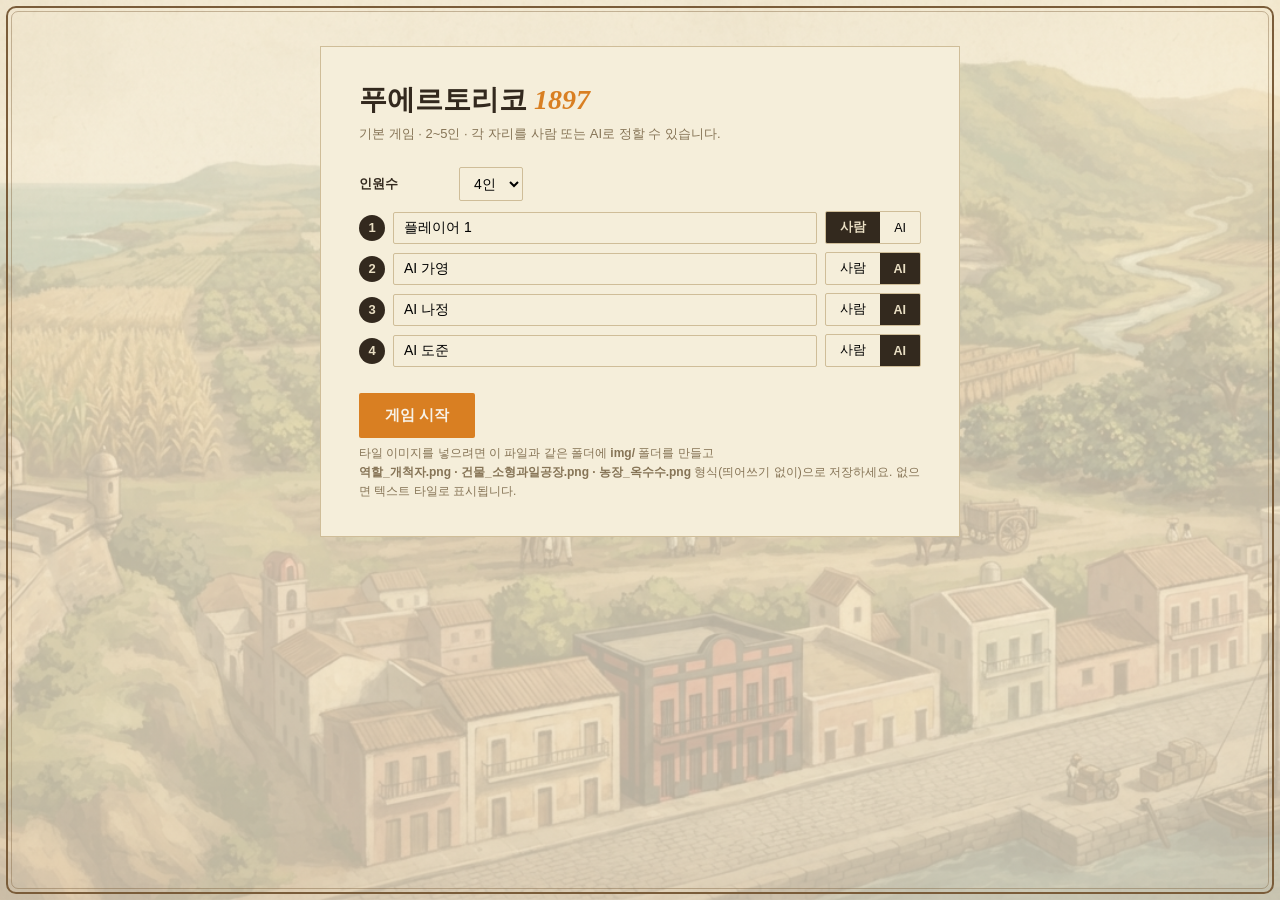
==== 푸에르토리코1897_게임.html @ 5774a459 "봇 차례 전환·개인 보드 펼침 애니메이션 다듬기 - 봇 행동 직후 바로 다음 사람 차례로 넘어갈 때, 액션바·역할 선택 표시가 즉시 떠서   방금 벌어진 일을 못 보던 문제를 fx" ====
<!DOCTYPE html>
<html lang="ko">
<head>
<meta charset="utf-8">
<meta name="viewport" content="width=device-width, initial-scale=1">
<title>푸에르토리코 1897 — 플레이</title>
<style>
  * { margin:0; padding:0; box-sizing:border-box; }
  /* 팔레트: 웹규칙서(푸에르토리코1897_웹규칙서.pdf) 테마 기준 —
     양피지 바탕 + 주황/앰버 배너(섹션 제목·강조) + 진갈색 프레임/잉크. 순검정·선홍 금지 */
  :root{
    --bg:#eadfc4;          /* 규칙서 양피지 */
    --ink:#33291e;         /* 잉크: 프레임 진갈색 */
    --line:#cfbd98;        /* 구분선 */
    --panel:#f5eeda;       /* 밝은 양피지 카드 */
    --accent:#d97f22;      /* 강조: 규칙서 배너 주황 (선택 가능 표시·주 버튼) */
    --accent-deep:#b5651a; /* 강조 hover */
    --dim:#867456;         /* 보조 텍스트 */
    --gold:#b8770f;        /* 섹션 제목: 앰버 */
    --act:#15837a;         /* 인터랙션: 카리브 청록 (선택 가능·확정 버튼) */
    --act-deep:#0f665f;    /* 인터랙션 hover */
  }
  /* 양피지 질감(은은한 얼룩) + 규칙서식 갈색 장식 프레임 */
  body{ color:var(--ink); font-family:'Noto Sans KR','Malgun Gothic',sans-serif; font-size:14px;
    background:
      linear-gradient(rgba(245,238,218,.7), rgba(245,238,218,.7)),
      url('img/보드_배경.png') center/cover no-repeat fixed,
      var(--bg); }
  body::before{ content:''; position:fixed; inset:6px; border:2px solid #7a5c39; border-radius:10px; pointer-events:none; z-index:40; }
  body::after{ content:''; position:fixed; inset:11px; border:1px solid rgba(122,92,57,.4); border-radius:7px; pointer-events:none; z-index:40; }
  h1,h2,h3{ font-family:'Gowun Batang','Cormorant Garamond',serif; }
  button{ font-family:inherit; cursor:pointer; }
  /* 스크롤 없이 한 화면에 들어가는 것이 목표 — 세로 여백을 아껴 쓴다 */
  .wrap{ max-width:1460px; margin:0 auto; padding:6px 18px 36px; }

  /* ── header ── */
  .hdr{ display:flex; align-items:baseline; gap:14px; flex-wrap:wrap; padding:4px 2px 6px; border-bottom:2px solid var(--ink); }
  .hdr h1{ font-size:22px; letter-spacing:.02em; }
  .hdr .sub{ color:var(--accent); font-family:'Cormorant Garamond',serif; font-size:17px; font-style:italic; }
  .hdr .meta{ margin-left:auto; display:flex; gap:14px; font-size:12.5px; color:var(--dim); align-items:baseline; }
  .hdr .meta b{ color:var(--ink); }
  .hdr button{ border:1px solid var(--line); background:transparent; padding:5px 10px; font-size:12px; border-radius:2px; }
  .hdr button:hover{ background:#e2d7c2; }
  .hdr button:disabled{ opacity:.35; cursor:default; }
  .hdr button:disabled:hover{ background:transparent; }

  /* ── setup ── */
  .setup{ max-width:640px; margin:40px auto; background:var(--panel); border:1px solid var(--line); padding:34px 38px; }
  .setup h2{ font-size:28px; margin-bottom:6px; }
  .setup .lead{ color:var(--dim); font-size:13px; margin-bottom:24px; }
  .setup .row{ display:flex; align-items:center; gap:10px; margin:10px 0; }
  .setup label{ width:90px; font-weight:700; font-size:13px; }
  .setup select,.setup input[type=text]{ font-family:inherit; font-size:14px; padding:7px 10px; border:1px solid var(--line); background:var(--panel); border-radius:2px; }
  .setup .seat{ display:flex; gap:8px; align-items:center; margin:8px 0; }
  .setup .seat .num{ width:26px; height:26px; border-radius:50%; background:var(--ink); color:var(--bg); display:flex; align-items:center; justify-content:center; font-size:13px; font-weight:700; }
  .setup .seat input[type=text]{ flex:1; }
  .setup .seat .tgl{ display:flex; border:1px solid var(--line); border-radius:2px; overflow:hidden; }
  .setup .seat .tgl button{ border:none; padding:7px 14px; font-size:12.5px; background:transparent; }
  .setup .seat .tgl button.on{ background:var(--ink); color:var(--bg); font-weight:700; }
  .btn-primary{ border:none; background:var(--accent); color:#f7f2e8; padding:13px 26px; font-size:15px; font-weight:700; border-radius:2px; }
  .btn-primary:hover{ background:var(--accent-deep); }
  .btn-ghost{ border:1px solid var(--line); background:transparent; color:var(--ink); padding:12px 20px; font-size:14px; border-radius:2px; }
  .btn-ghost:hover{ background:#e2d7c2; }

  /* ── sections ── */
  .sec{ margin-top:6px; }
  .sec-title{ font-size:11px; letter-spacing:.28em; color:var(--gold); text-transform:uppercase; margin-bottom:8px; font-weight:700; }

  /* ── 2단 레이아웃: 본문 + 우측 고정 패널 — 두 열의 아래 끝이 맞도록 서로 늘린다 ── */
  .layout{ display:grid; grid-template-columns:minmax(0,1fr) 300px; gap:16px; align-items:stretch; }
  .main-col{ display:flex; flex-direction:column; min-width:0; }
  .main-col .sec{ flex:1; display:flex; flex-direction:column; }
  .main-col .players{ flex:1; }
  .side-col{ position:sticky; top:8px; display:flex; flex-direction:column; gap:8px; height:100%; max-height:calc(100vh - 126px); overflow-y:auto; }  /* 하단 액션바와 살짝 띄움 */
  .side-col .card{ flex-shrink:0; }
  .side-col .log{ flex:1 1 auto; max-height:none; min-height:40px; }
  @media (max-width:1000px){ .layout{ grid-template-columns:1fr; } .side-col{ position:static; max-height:none; } }

  /* role tiles */
  .roles{ display:flex; gap:8px; flex-wrap:wrap; padding:4px 0 4px; }
  /* 역할 타일: 5인(탐험가 2장 = 8장)일 때도 한 줄에 들어가는 최대 폭.
     화면이 낮으면 자동 축소해 하단 액션바와 겹치지 않게 */
  .role{ position:relative; width:131px; border:1px solid var(--line); background:var(--panel); border-radius:3px; padding:0; overflow:hidden; text-align:left; }
  @media (max-height:800px){ .role{ width:104px; } }
  .role .coin{ position:absolute; top:5px; right:5px; background:#e8c95c; border:1px solid #b89a30; color:#4a3b0a; font-size:11px; font-weight:700; min-width:20px; height:20px; border-radius:50%; display:flex; align-items:center; justify-content:center; z-index:3; }
  .role.taken .img, .role.taken .rolefb{ opacity:.35; }
  .role.pickable{ transform:scale(1.06); transform-origin:center; box-shadow:0 5px 14px rgba(70,52,28,.32); cursor:pointer; z-index:5; }
  .role.pickable:hover{ filter:brightness(1.06); }
  .role .img{ display:block; width:100%; aspect-ratio:241/379; height:auto; object-fit:cover; margin:0; }
  .role .img ~ .rolefb{ display:none; }  /* 이미지 있으면 텍스트 폴백 숨김 */
  .rolefb{ padding:10px; font-weight:700; font-size:14px; min-height:110px; }
  .rolefb span{ font-weight:400; font-size:11px; color:var(--dim); }
  .role .took{ position:absolute; left:0; right:0; bottom:0; background:rgba(51,41,30,.85); color:#f3ede1; font-size:10.5px; font-weight:700; text-align:center; padding:3px 0; z-index:3; }
  .role.cur{ outline:3px solid var(--ink); }
  /* 호버 확대: 레이아웃을 건드리지 않는 복제 이미지 방식.
     원본 크기와 무관하게 고정 폭으로 확대 (작은 원본도 같은 크기로 보이게) */
  img.zoom{ display:none; }
  /* 건설 중에는 구입 가능한 건물만 호버 확대, 구경 모드에서는 전체 확대 */
  .shop-modal.buying .shopb.buyable:hover img.zoom,
  .shop-modal:not(.buying) .shopb:hover img.zoom{
    display:block; position:fixed; inset:auto; left:50%; top:50%; transform:translate(-50%,-50%);
    width:380px; height:auto; z-index:999;
    box-shadow:0 8px 30px rgba(0,0,0,.45); border-radius:4px; pointer-events:none; background:var(--panel); }
  /* 역할 확대: 오버레이 대신 타일이 제자리에서 커진다 (카드게임식) */
  .role{ transition:transform .14s ease; transform-origin:top center; }
  .role.pickable:hover{ transform:scale(1.22); z-index:60; box-shadow:0 8px 20px rgba(0,0,0,.3); }  /* 내가 고를 수 있는 타일만 호버 확대 */

  /* board strip: ships / market / supply / display */
  .strip{ display:grid; grid-template-columns:auto auto 1fr auto; gap:14px; align-items:start; }
  @media (max-width:1080px){ .strip{ grid-template-columns:1fr 1fr; } }
  .card{ background:rgba(246,240,222,.78); border:1px solid var(--line); padding:7px 9px; border-radius:3px; }
  /* 배 카드 폭은 적재 칸 수에 맞게 — 칸이 카드 밖으로 삐져나가지 않게 */
  .ships{ display:flex; gap:5px; flex-wrap:nowrap; justify-content:space-between; }
  .ship{ flex:0 1 auto; min-width:0; border:1px solid var(--line); border-radius:3px; background:var(--panel); padding:7px 10px 9px; text-align:center; }
  .ship.full{ border-color:var(--accent); box-shadow:0 0 0 1px var(--accent); }
  .ship .cap{ font-size:10px; color:var(--dim); margin-bottom:5px; }
  .ship .cap b{ color:var(--ink); font-size:11px; }
  /* 적재 칸은 위아래 2줄 (열 수는 배 크기에 따라 JS가 지정) — 칸 크기는 공급처 토큰과 동일 */
  .ship .slots{ display:grid; gap:2px; justify-content:center; }
  /* 상품 토큰: 보드게임식 자원 큐브(아이소메트릭) — 단색 + 모서리 실선 3개로 입체 표현.
     글자는 넣지 않는다(색으로 구분, 이름은 옆에 텍스트로). */
  .goodchip{ position:relative; display:inline-block; width:20px; height:23px;
    clip-path:polygon(50% 0,100% 25%,100% 75%,50% 100%,0 75%,0 25%);
    background:var(--gc,#999);
    filter:drop-shadow(0 0 1px rgba(90,77,61,.8)); }
  .goodchip::before{ content:''; position:absolute; inset:0;
    background:url("data:image/svg+xml,%3Csvg xmlns='http://www.w3.org/2000/svg' viewBox='0 0 20 23'%3E%3Cpath d='M10 11.5L0 5.75M10 11.5L20 5.75M10 11.5V23' fill='none' stroke='rgba(0,0,0,0.35)' stroke-width='1.2'/%3E%3C/svg%3E") no-repeat;
    background-size:100% 100%; }
  /* 빈 적재 칸: 흐린 테두리의 원 */
  .slot{ position:relative; width:20px; height:20px; border-radius:50%; border:1px solid #ddd3c0; background:var(--panel);
    align-self:center; justify-self:center; }
  .slot.g{ width:20px; height:23px; border:none; border-radius:0; background:none; }
  .slot.g .goodchip{ position:absolute; inset:0; width:100%; height:100%; }
  /* 상자에 딱 담긴 작물 느낌 — 여백 최소 */
  .market-slots{ display:grid; grid-template-columns:repeat(2,20px); gap:3px; justify-content:center;
    border:1px solid var(--line); border-radius:2px; background:var(--panel); padding:4px; width:max-content; margin:0 auto; }
  /* 상점 + 인력 시장을 한 줄에 */
  .cardrow{ display:flex; gap:8px; }
  .cardrow .card{ flex:1; min-width:0; }
  .labor-row{ display:flex; gap:3px; flex-wrap:wrap; align-items:center; min-height:16px; }
  .labor-row .wtok{ width:25px; height:25px; border:none; }  /* 개인 보드 일꾼 토큰과 동일 크기 · 테두리 없음 */
  .hintline{ font-size:10.5px; color:var(--dim); margin-top:6px; line-height:1.5; }
  .supply-line{ display:flex; gap:12px; flex-wrap:wrap; font-size:12.5px; }
  .supply-line b{ font-size:14px; }
  .sup-item{ display:flex; align-items:center; gap:5px; }

  /* plantation display */
  /* 항상 농장 2줄 높이를 확보 — 타일 수가 변해도 레이아웃이 흔들리지 않게.
     배치는 위아래 반반 (홀수면 윗줄이 1개 더) */
  .plants{ display:flex; flex-direction:column; gap:6px; align-items:center; min-height:174px; }
  .plants .prow{ display:flex; gap:6px; justify-content:center; }
  .plant{ width:62px; border:1px solid var(--line); border-radius:3px; overflow:hidden; background:var(--panel); text-align:center; }
  .plant .art{ position:relative; width:100%; aspect-ratio:1; }
  .plant .art img{ position:absolute; inset:0; width:100%; height:100%; object-fit:cover; }
  .plant .lbl{ background:rgba(251,247,238,.95); font-size:11px; font-weight:700; padding:3px 0; border-top:1px solid var(--line); }
  .plant.pickable{ transform:scale(1.06); box-shadow:0 4px 12px rgba(70,52,28,.3); cursor:pointer; z-index:5; transition:transform .12s ease; }

  /* players — 좌우 배치: 펼친 보드 1개 + 요약 카드들이 한 줄. 스크롤 없이 한눈에 보이는 게 목표 */
  .players{ display:flex; gap:8px; align-items:stretch; overflow-x:hidden; }  /* 접힌 패널도 펼친 보드와 같은 높이. overflow-x: 전환 애니메이션 중 잠깐 폭 합이 넘쳐도 안 튀어나오게 */
  /* 펼친 보드는 내용 폭에 맞게 — 억지로 늘리면 내부에 빈 공간이 생긴다 */
  .pboard{ position:relative; background:rgba(246,240,222,.8); border:1px solid var(--line); border-radius:3px; padding:8px 10px; flex:0 1 auto; min-width:0; }
  .pboard.cur{ box-shadow:inset 6px 0 0 var(--pc); }  /* 현재 차례: 본인 색 띠가 두꺼워 보이지만 레이아웃은 그대로 */
  /* 실제 내용(.pcontent)은 항상 자기 내용 기준 고유 폭으로만 그려진다 — 바깥 .pboard(애니메이션 중인 폭)에
     맞춰 안쪽 flex(자원 패널 등)가 재계산되면서 갑자기 튀어나오듯 보이는 걸 막는다. 바깥은 그 위에서
     넓어지거나(overflow:hidden으로) 가리는 창 역할만 한다 — 내용 자체는 한 번만 배치되고 안 움직인다. */
  .pcontent{ width:max-content; }
  /* 펼침↔접힘 전환: 펼쳐지는 보드는 실제 flex 폭(flex-grow)이 자라면서 좌우 접힌 카드들을 밀어낸다.
     접힌 카드가 애니메이션 도중 너무 좁아지면 글자가 줄바꿈되며 깨지므로, .pboard.collapsed에
     최소 폭을 둬서 절대 그 밑으로는 안 눌리게 막는다 — 대신 잠깐 총 폭이 넘칠 수 있는데 그건
     위 .players의 overflow-x:hidden이 가려준다. */
  @keyframes boardGrow{ 0%{ flex-grow:1; flex-basis:0%; flex-shrink:1; } 100%{ flex-grow:6; flex-basis:0%; flex-shrink:1; } }
  @keyframes boardShrink{ 0%{ flex-grow:6; flex-basis:0%; flex-shrink:1; } 100%{ flex-grow:1; flex-basis:0%; flex-shrink:1; } }
  .pboard.board-in{ animation:boardGrow .3s ease-out; overflow:hidden; }
  .pboard.board-out{ animation:boardShrink .3s ease-out; overflow:hidden; }
  /* 요약 카드: 자리 순서대로 좌우 배치, 남는 폭을 나눠 가진다. 최소 폭 확보 — 이 밑으로 눌리면 텍스트가 깨진다 */
  .pboard.collapsed{ flex:1 1 0; min-width:132px; display:flex; flex-direction:column; gap:3px; padding:6px 9px; cursor:pointer; }
  .pboard.collapsed:hover{ background:#f3ecdb; }
  .pdot{ display:inline-block; width:10px; height:10px; border-radius:50%; margin-right:6px; flex-shrink:0; }
  .chead{ display:flex; gap:5px; align-items:center; font-weight:700; font-size:14px; flex-wrap:wrap; }
  .cstat{ font-size:12.5px; color:var(--dim); display:grid; grid-template-columns:repeat(2,auto); justify-content:start; gap:4px 12px; }  /* 주화·승점 / 일꾼 — 펼친 보드와 같은 2열 */
  .cpair{ display:inline-flex; align-items:center; gap:4px; white-space:nowrap; }
  .cstat .tok-coin.sm{ width:17px; height:17px; font-size:9.5px; }
  .cstat .tok-vp.sm{ width:15px; height:17px; font-size:6px; }
  .cstat .wtok.smw{ width:15px; height:15px; }
  .cstat b{ color:var(--ink); font-size:14px; }
  .csec{ font-size:10.5px; letter-spacing:.2em; color:var(--gold); font-weight:700; }
  .crow{ display:grid; grid-template-columns:repeat(2,auto); justify-content:start; gap:4px 9px; font-size:11px; }
  .crow>*{ white-space:nowrap; }
  .cg{ display:flex; align-items:center; gap:4px; }
  .crow .goodchip{ width:16px; height:18px; }
  .clist{ font-size:11.5px; line-height:1.4; color:#4b4237; }
  .clist .un{ color:var(--dim); }
  .dim{ color:var(--dim); }
  .pboard.collapsed .expand{ display:none; }
  .kbd-hint{ letter-spacing:0; text-transform:none; color:var(--dim); font-weight:400; margin-left:8px; }
  /* 펼친 보드: 토지 옆 빈자리를 자원 패널이 가득 채운다
     (아래는 토지 타일 바닥, 오른쪽은 건설 부지 오른쪽 끝까지) */
  .landrow{ display:flex; gap:12px; align-items:stretch; }
  /* 자원 패널: 보드와 같은 언어 — 빈 칸 톤의 감싸는 레이어 + 타일 그래픽과 같은 토큰 아이콘.
     토지 옆 영역을 가득 채우고, 내용이 넘치면 세로 기준으로 다음 열에 이어진다 */
  .preswrap{ flex:1; min-width:0; display:flex; flex-direction:column; }
  /* 높이 = 토지 그리드(타일 2줄 + 간격)와 동일 — 아래 끝이 토지 타일 바닥과 맞는다 */
  .pres{ min-height:calc(59px * 92 / 70 * 2 + 4px); min-width:0; display:flex; flex-direction:column; flex-wrap:wrap; align-content:flex-start;
    gap:6px; column-gap:22px; font-size:12px;
    background:rgba(245,238,218,.55); border:1px solid var(--line); border-radius:3px; padding:9px 12px; }
  .pres{ flex-wrap:nowrap; flex-direction:column; gap:10px; align-items:stretch; }
  .pgroup{ min-width:0; }
  .pgroup.pg-goods{ border-top:1px solid var(--line); padding-top:9px; }
  .pg-title{ font-size:10.5px; letter-spacing:.22em; color:var(--gold); font-weight:700; margin-bottom:5px; }
  /* 자원: 2×2 — 주화·승점 / 일꾼 */
  .pres-stats{ display:grid; grid-template-columns:repeat(2,minmax(0,1fr)); gap:8px 18px; }
  .prow{ display:flex; align-items:center; gap:8px; font-size:13px; }
  .prow b{ margin-left:auto; font-size:14.5px; }
  /* 상품: 가로 3개씩 2줄 */
  .pres-goods{ display:grid; grid-template-columns:repeat(3,minmax(0,1fr)); gap:8px 14px; }
  .pgood{ display:flex; align-items:center; gap:7px; font-size:12.5px; white-space:nowrap; }
  .pgood b{ margin-left:auto; font-size:13.5px; }
  .pres-empty{ color:var(--dim); font-size:12px; }
  /* 타일에 인쇄된 것과 같은 금화(숫자 포함)·검은 육각 승점 */
  .tok-coin{ flex-shrink:0; width:22px; height:22px; border-radius:50%; border:1px solid #b89a30;
    background:radial-gradient(circle at 35% 30%, #f4e096, #e8c95c 55%, #d4af4a);
    box-shadow:inset 0 0 0 2px rgba(184,154,48,.45);
    display:flex; align-items:center; justify-content:center; font-size:12px; font-weight:800; color:#7a5f16; }
  .tok-vp{ flex-shrink:0; width:20px; height:22px;
    background:radial-gradient(circle at 35% 30%, #e8e8e3, #bcbcb4 55%, #97978e);  /* 은회색 승점 칩 */
    clip-path:polygon(50% 0,100% 25%,100% 75%,50% 100%,0 75%,0 25%);
    display:flex; align-items:center; justify-content:center; font-size:7.5px; font-weight:800; letter-spacing:.04em; color:#4b4b45; }
  .pres .wtok{ width:20px; height:20px; flex-shrink:0; }
  @media (max-width:1000px){ .players{ flex-wrap:wrap; } .pboard.collapsed{ flex:1 1 45%; } }
  .phead{ display:flex; align-items:center; gap:8px; margin-bottom:8px; flex-wrap:wrap; }
  .phead .nm{ font-weight:700; font-size:15px; }
  .gov-ic{ display:inline-flex; width:22px; height:15px; flex-shrink:0; }
  .gov-ic svg{ width:100%; height:100%; filter:drop-shadow(0 1px 1px rgba(0,0,0,.25)); }
  .phead .tag{ font-size:10.5px; padding:2px 7px; border-radius:2px; background:#e2d7c2; color:#5d5346; }
  .phead .tag.gov{ background:var(--ink); color:var(--bg); }
  .phead .tag.acting{ background:var(--act); color:#fff; }  /* 자동으로 펼쳐진 게 이 사람 차례라서일 때, 지금 뭘 하는 중인지 */
  .phead .stats{ margin-left:auto; display:flex; gap:10px; font-size:12.5px; }
  .phead .stats b{ font-size:14px; }
  /* 토지: 6×2 그리드, 공개된 농장과 같은 비율 */
  .grid12{ display:grid; grid-template-columns:repeat(6,59px); gap:4px; margin:4px 0; }
  .cell{ position:relative; border:1px solid transparent; border-radius:2px; min-height:58px; background:rgba(245,238,218,.55); overflow:hidden; }
  .cell img{ position:absolute; inset:0; width:100%; height:100%; object-fit:contain; background:var(--panel); }
  /* 토지 칸: 이미지(위) + 이름표(아래) 분리, 확대 없음. 공개된 농장과 같은 비율 */
  .cell.land{ display:flex; flex-direction:column; aspect-ratio:70/92; min-height:0; }
  .cell.land .art{ position:relative; flex:1; min-height:50px; }
  .cell.land .art img{ position:absolute; inset:0; width:100%; height:100%; object-fit:cover; background:none; }
  .cell.land .lbl{ position:static; border-top:1px solid #d9cfbc; background:rgba(251,247,238,.95); }
  .cell .lbl{ position:absolute; left:0; right:0; bottom:0; font-size:9.5px; font-weight:700; text-align:center; background:rgba(251,247,238,.85); padding:1px 0; line-height:1.25; }
  /* 일꾼 토큰: 타일에 인쇄된 원 위에 올린다.
     농장: 좌하단 원(27.5%, 70%) · 건물: 원이 왼쪽부터 20% + 25%씩 (y 60%) · 고급 건물: 원이 없어 좌측 중단 */
  .cell.land .wk{ position:absolute; left:28%; top:71%; margin:-12.5px 0 0 -12.5px; z-index:2; }
  .cell.land .wk .wtok{ display:block; width:25px; height:25px; }
  .bimg{ position:relative; }
  .bimg .wtok{ position:absolute; margin:-12.5px 0 0 -12.5px; width:25px; height:25px; z-index:2; }
  .wtok{ width:11px; height:11px; border-radius:50%; background:#7b5230; border:1px solid #4a2f16; }
  .wtok.empty{ background:transparent; border:1px dashed #a08a6a; }
  /* 빈 토지·건설 부지: 채워진 칸(그림으로 구분)과 달리 테두리로 "빈 자리"임을 표시 */
  .cell.empty{ border:1px dashed #a08a6a; background:rgba(245,238,218,.35); }
  .cell .vpmark{ position:absolute; top:1px; right:2px; font-size:9px; color:#fff; background:var(--ink); border-radius:2px; padding:0 3px; z-index:2; }
  .cell.clickable{ cursor:pointer; box-shadow:0 3px 10px rgba(70,52,28,.32); z-index:5; }
  .cell.clickable:hover{ box-shadow:0 5px 14px rgba(70,52,28,.45); z-index:200; }
  .portrait{ font-size:12px; color:var(--dim); display:flex; gap:12px; align-items:center; flex-wrap:wrap; margin-top:4px; }
  .goodrow{ display:flex; gap:4px; align-items:center; flex-wrap:wrap; }

  /* 건설 부지: 12칸이 항상 6×2 그리드로 보인다 (빈 칸 포함).
     타일은 건물 이미지 비율 그대로 핏하게 — 정사각형 강제 없음. 고급 건물은 세로형 원본이라 자연히 큼 */
  .bgrid{ grid-template-columns:repeat(6,119px); grid-auto-rows:auto; gap:3px; }
  /* 빈 칸도 건물 놓인 칸과 같은 높이(이미지 79 + 이름표 15) — 배치 전후 높이가 안 변하게 */
  .bgrid .cell{ min-height:94px; display:flex; flex-direction:column; }
  /* 고급 건물: 부지 2칸을 위아래로 차지 — 이미지는 그 안에서 세로 가운데 */
  .cell.b2{ grid-row:span 2; }
  .cell.b2 .bimg{ margin:auto 0; }
  .bgrid .cell img:not(.zoom){ position:static; display:block; width:100%; height:auto; background:var(--panel); }
  .bgrid .cell .lbl{ position:static; margin-top:auto; border-top:1px solid var(--line); background:rgba(251,247,238,.95); }

  /* 건물 보관판 플로팅 버튼 — 가장 우측(마지막 자리) 개인 보드 우측 하단에 붙는다 */
  .fab-shop{ position:absolute; right:8px; bottom:8px; z-index:20; width:50px; height:50px; border-radius:50%;
    border:1px solid var(--line); background:var(--panel); box-shadow:0 3px 10px rgba(0,0,0,.28);
    display:flex; flex-direction:column; align-items:center; justify-content:center; gap:1px; font-size:16px; }
  .fab-shop span{ font-size:9px; font-weight:700; }
  .fab-shop:hover{ background:#e2d7c2; }

  /* action bar */
  .actionbar{ position:fixed; left:0; right:0; bottom:0; background:rgba(51,41,30,.97); color:#f3ede1; padding:12px 18px; z-index:85; box-shadow:0 -3px 14px rgba(0,0,0,.25); }
  .actionbar .inner{ max-width:1280px; margin:0 auto; display:flex; align-items:center; gap:12px; flex-wrap:wrap; }
  .actionbar .who{ font-weight:700; color:#e8c95c; white-space:nowrap; }
  .actionbar .msg{ font-size:13.5px; }
  .actionbar .btns{ display:flex; gap:8px; flex-wrap:wrap; margin-left:auto; }
  .actionbar button{ border:1px solid #7a6a55; background:#4a3c2c; color:#f3ede1; padding:8px 14px; font-size:13px; border-radius:2px; }
  .actionbar button:hover{ background:#5c4c39; }
  .actionbar button.hot{ background:var(--accent); border-color:var(--accent); font-weight:700; }
  .actionbar button.hot:hover{ background:var(--accent-deep); }
  .actionbar button:disabled{ opacity:.4; cursor:default; }

  /* 배치 팝 이펙트: 새로 놓인 타일·일꾼이 커졌다 자리잡으며 금빛으로 빛난다 */
  /* scale 속성은 transform(translate 중심정렬)과 독립 합성 — 토큰이 제자리에서 커진다 */
  @keyframes fxpop{ 0%{ scale:1.55; filter:brightness(1.5) drop-shadow(0 0 12px rgba(232,178,60,.95)); }
    55%{ scale:.96; filter:brightness(1.15) drop-shadow(0 0 6px rgba(232,178,60,.5)); }
    100%{ scale:1; filter:none; } }
  .fx-pop{ animation:fxpop .95s ease; z-index:6; }
  @keyframes cardflash{ 0%{ box-shadow:0 0 0 3px rgba(217,127,34,.85), 0 0 20px rgba(217,127,34,.6); }
    100%{ box-shadow:none; } }
  .cardflash{ animation:cardflash 1.3s ease; }

  /* 이벤트 토스트: 양피지 카드 + 플레이어 색 띠, 해당 패널 위에서 떠오르며 사라진다 */
  .toast{ position:fixed; transform:translateX(-50%); z-index:300; pointer-events:none;
    display:flex; align-items:center; gap:9px;
    background:var(--panel); color:var(--ink); border:1px solid #a98e5f; border-left:4px solid var(--tc,#7a5c39);
    padding:7px 16px; border-radius:3px; font-size:13.5px; white-space:nowrap;
    box-shadow:0 6px 18px rgba(60,45,20,.35);
    animation:toastup 2.4s ease-out forwards; }
  .toast .ticon{ height:38px; width:auto; display:block; border-radius:2px; box-shadow:0 1px 4px rgba(0,0,0,.3); }
  .toast .goodchip{ flex-shrink:0; }
  .toast b{ color:var(--accent-deep); }
  .toast.big{ font-size:16px; padding:12px 26px; border-left-width:5px; animation-duration:2.6s; }
  @keyframes toastup{ 0%{opacity:0; margin-top:10px;} 10%{opacity:1; margin-top:0;} 70%{opacity:1; margin-top:-14px;} 100%{opacity:0; margin-top:-38px;} }
  /* 역할 선택 스플래시: 역할 카드 이미지가 중앙에 잠깐 크게 */
  .rsplash{ position:fixed; left:50%; top:50%; transform:translate(-50%,-50%); z-index:310; pointer-events:none;
    text-align:center; animation:rsplash 1s ease forwards; }
  .rsplash img{ width:168px; border-radius:6px; box-shadow:0 16px 44px rgba(0,0,0,.5); display:block; margin:0 auto; }
  .rsplash .who{ margin-top:9px; font-weight:700; font-size:15px; color:#fff; background:var(--tc,#7a5c39);
    display:inline-block; padding:4px 16px; border-radius:3px; box-shadow:0 3px 10px rgba(0,0,0,.35); }
  @keyframes rsplash{ 0%{opacity:0; scale:.85;} 8%{opacity:1; scale:1;} 86%{opacity:1; scale:1;} 100%{opacity:0; scale:.97;} }

  /* log */
  .log{ margin-top:16px; background:var(--panel); border:1px solid var(--line); border-radius:3px; padding:8px 12px; max-height:110px; overflow-y:auto; font-size:12px; line-height:1.7; color:#4b4237; }
  .log .r{ color:var(--accent); font-weight:700; }
  .log div b{ color:var(--ink); }

  /* buildings shop — 팝업 카드는 보드 타일(110px)보다 20% 크게 */
  .shop{ display:grid; grid-template-columns:repeat(6,158px); gap:6px; }
  .shopb{ position:relative; border:1px solid transparent; background:transparent; border-radius:3px; padding:0; font-size:12px; }
  .shopb .nm{ font-weight:700; font-size:12.5px; }
  .shopb .inf{ color:var(--dim); font-size:11px; margin-top:1px; }
  .shopb .cnt{ position:absolute; top:4px; right:5px; font-size:11px; font-weight:700; color:#4b4237; background:rgba(251,247,238,.92); padding:0 5px; border-radius:2px; z-index:2; }
  .shopb.buyable{ box-shadow:0 4px 12px rgba(70,52,28,.32); background:var(--panel); cursor:pointer; z-index:5; }
  .shopb.buyable:hover{ box-shadow:0 6px 18px rgba(70,52,28,.42); z-index:200; }
  .shopb.none{ opacity:.35; }
  /* 건설 단계: 살 수 있으면 가격+잔액, 못 사면 이유를 보여준다 */
  .shopb.cant{ opacity:.5; }
  .shopb .inf.ok{ text-align:center; color:var(--gold); font-weight:700; }
  .shopb .inf.ok span{ color:var(--dim); font-weight:400; }
  .shopb .inf.no{ text-align:center; color:#8d5340; }
  .shopb .band{ position:absolute; left:0; top:0; bottom:0; width:4px; }
  /* 스캔마다 미세하게 다른 이미지 비율을 강제로 통일 — 고급 건물(마지막 구역)만 원본 비율 유지 */
  .shopb img.card{ display:block; width:100%; height:105px; object-fit:cover; }
  .zone:last-of-type .shopb img.card{ height:auto; object-fit:fill; }
  .shopb img.card ~ .imgless-only{ display:none; }  /* 이미지 로드 성공 시 이름 숨김(폴백 전용) */
  .zone{ display:flex; gap:8px; align-items:stretch; margin-top:5px; }
  .zone:first-of-type{ margin-top:0; }
  .zone-h{ width:60px; flex-shrink:0; display:flex; flex-direction:column; justify-content:center; gap:3px; font-size:11px; font-weight:700; color:var(--ink); border-right:2px solid var(--line); padding-right:7px; }
  .zone-h span{ font-size:10px; font-weight:500; color:var(--dim); line-height:1.4; }
  .zone .shop{ flex:1; min-width:0; }
  .side-col .log{ margin-top:0; }

  .overlay{ position:fixed; inset:0; background:rgba(51,41,30,.5); z-index:80; display:flex; align-items:center; justify-content:center; padding:20px; }
  .modal{ background:var(--panel); border:1px solid var(--line); max-width:720px; width:100%; max-height:86vh; overflow-y:auto; padding:26px 30px; border-radius:3px; }
  /* 건물 보관소 팝업: 어둠막은 화면 전체, 패널은 (액션바 제외 영역의) 세로 가운데 */
  .overlay.shop-ov{ align-items:center; padding-top:16px; padding-bottom:88px; }
  .shop-modal{ max-width:1110px; padding:20px 24px; }
  .shop-modal-h{ display:flex; align-items:center; justify-content:space-between; margin-bottom:12px; }
  .shop-modal-h h2{ margin:0; font-size:22px; }
  .shop-modal-h button{ padding:6px 12px; font-size:12.5px; }
  .modal h2{ font-size:24px; margin-bottom:10px; }
  .modal table{ width:100%; border-collapse:collapse; font-size:13.5px; margin:8px 0; }
  .modal td,.modal th{ border:1px solid var(--line); padding:6px 10px; text-align:left; }
  .modal th{ background:#f0e9d8; }
  .scorewin{ color:var(--accent); font-weight:700; }
  .hint{ font-size:12px; color:var(--dim); margin-top:6px; line-height:1.6; }
</style>
</head>
<body>
<div id="app" class="wrap"></div>

<script>
/* ═══════════════════════════ 데이터 ═══════════════════════════ */
const GOODS = {
  corn:   { nm:'옥수수', price:0, color:'#d9a520', text:'#4a3b0a' },
  fruit:  { nm:'과일',   price:1, color:'#4e8c46', text:'#fff' },
  sugar:  { nm:'설탕',   price:2, color:'#efe6d0', text:'#6b5d43' },
  tobacco:{ nm:'담배',   price:3, color:'#7b5230', text:'#fff' },
  coffee: { nm:'커피',   price:4, color:'#2f2620', text:'#fff' },
};
const GTYPES = ['corn','fruit','sugar','tobacco','coffee'];

/* zone: 채석장 할인 한도(1~4). size: 건설 부지 칸 수 */
const BUILDINGS = {
  // 생산 건물
  b_fruit_s : { nm:'소형 과일 공장', cost:1, vp:1, slots:1, zone:1, kind:'prod', prod:'fruit',  band:'#4e8c46' },
  b_sugar_s : { nm:'소형 설탕 공장', cost:2, vp:1, slots:1, zone:1, kind:'prod', prod:'sugar',  band:'#efe6d0' },
  b_fruit_l : { nm:'대형 과일 공장', cost:3, vp:2, slots:3, zone:2, kind:'prod', prod:'fruit',  band:'#4e8c46' },
  b_sugar_l : { nm:'대형 설탕 공장', cost:4, vp:2, slots:3, zone:2, kind:'prod', prod:'sugar',  band:'#efe6d0' },
  b_tobacco : { nm:'담배 공장',      cost:5, vp:3, slots:3, zone:3, kind:'prod', prod:'tobacco',band:'#7b5230' },
  b_coffee  : { nm:'커피 공장',      cost:6, vp:3, slots:2, zone:3, kind:'prod', prod:'coffee', band:'#2f2620' },
  // 일반 건물
  b_smkt  : { nm:'소형 상가',   cost:1, vp:1, slots:1, zone:1, kind:'com', fx:'판매 시 +1주화' },
  b_hac   : { nm:'대규모 농장', cost:2, vp:1, slots:1, zone:1, kind:'com', fx:'개척 시 더미에서 농장 +1' },
  b_hut   : { nm:'건설막',      cost:2, vp:1, slots:1, zone:1, kind:'com', fx:'농장 대신 채석장 가능' },
  b_swh   : { nm:'소형 창고',   cost:3, vp:1, slots:1, zone:1, kind:'com', fx:'상품 1종류 추가 저장' },
  b_hosp  : { nm:'병원',        cost:4, vp:2, slots:1, zone:2, kind:'com', fx:'개척 배치 시 일꾼 1개' },
  b_off   : { nm:'영업소',      cost:5, vp:2, slots:1, zone:2, kind:'com', fx:'상점의 중복 종류도 판매' },
  b_lmkt  : { nm:'대형 상가',   cost:5, vp:2, slots:1, zone:2, kind:'com', fx:'판매 시 +2주화' },
  b_lwh   : { nm:'대형 창고',   cost:6, vp:2, slots:1, zone:2, kind:'com', fx:'상품 2종류 추가 저장' },
  b_fact  : { nm:'공업소',      cost:7, vp:3, slots:1, zone:3, kind:'com', fx:'생산 종류 수당 +0/1/2/3/5주화' },
  b_univ  : { nm:'학교',        cost:8, vp:3, slots:1, zone:3, kind:'com', fx:'건설 시 일꾼 1개' },
  b_harb  : { nm:'항구',        cost:8, vp:3, slots:1, zone:3, kind:'com', fx:'선적마다 +1점' },
  b_wharf : { nm:'조선소',      cost:9, vp:3, slots:1, zone:3, kind:'com', fx:'가상의 수송선(단계당 1회)' },
  // 고급 건물 (부지 2칸)
  b_hall  : { nm:'시청',   cost:10, vp:4, slots:1, zone:4, kind:'big', size:2, fx:'상업 건물당 1점' },
  b_cust  : { nm:'세관',   cost:10, vp:4, slots:1, zone:4, kind:'big', size:2, fx:'승점 칩 4점당 1점' },
  b_fort  : { nm:'요새',   cost:10, vp:4, slots:1, zone:4, kind:'big', size:2, fx:'일꾼 3개당 1점' },
  b_fire  : { nm:'소방서', cost:10, vp:4, slots:1, zone:4, kind:'big', size:2, fx:'소형 생산 1점·대형 생산 2점' },
  b_resi  : { nm:'주거지', cost:10, vp:4, slots:1, zone:4, kind:'big', size:2, fx:'토지 칸 수에 따라 4~7점' },
};
const BORDER = ['b_fruit_s','b_sugar_s','b_fruit_l','b_sugar_l','b_tobacco','b_coffee',
  'b_smkt','b_hac','b_hut','b_swh','b_hosp','b_off','b_lmkt','b_lwh','b_fact','b_univ','b_harb','b_wharf',
  'b_hall','b_cust','b_fort','b_fire','b_resi'];

/* desc = 역할 타일 툴팁. 규칙을 모르는 사람이 고르기 전에 읽을 수 있어야 한다. */
const ROLES = {
  settler:    { nm:'개척자', rn:'I',   ph:'개척 단계', desc:'모두 공개된 농장 1개를 가져옵니다.\n선택자만 채석장을 가져올 수 있습니다.' },
  mayor:      { nm:'모집관', rn:'II',  ph:'모집 단계', desc:'인력 시장의 일꾼을 나눠 갖고 각자 배치합니다.\n선택자는 공급처에서 일꾼 1개를 더 받습니다.' },
  builder:    { nm:'건축가', rn:'III', ph:'건설 단계', desc:'모두 건물 1개를 건설합니다.\n선택자는 1주화 할인받습니다.' },
  craftsman:  { nm:'생산자', rn:'IV',  ph:'생산 단계', desc:'모두 농장·공장에 맞춰 상품을 생산합니다.\n선택자는 생산한 상품 1개를 추가로 받습니다.' },
  trader:     { nm:'상인',   rn:'V',   ph:'거래 단계', desc:'모두 상품 1개를 상점에 판매합니다.\n선택자는 +1주화를 더 받습니다.' },
  captain:    { nm:'선장',   rn:'VI',  ph:'선적 단계', desc:'모두 상품을 수송선에 싣고 실은 개수만큼 승점을 얻습니다.\n선택자는 +1점. 실을 수 있으면 선적은 의무입니다.' },
  prospector: { nm:'탐험가', rn:'VII', ph:'행동 없음', desc:'선택자만 공급처에서 1주화를 받습니다.\n다른 플레이어의 행동은 없습니다.' },
  prospector2:{ nm:'탐험가', rn:'VII', ph:'행동 없음', desc:'선택자만 공급처에서 1주화를 받습니다.\n다른 플레이어의 행동은 없습니다.' },
};

/* 플레이어 식별 색 — 이름·보드 테두리·역할 선점 표시·토스트에 공통 사용 */
const PCOLOR = ['#b5533c','#3f6b9e','#6f8c2f','#96588f','#b8860b'];

const PLANT_NM = { corn:'옥수수', fruit:'과일', sugar:'설탕', tobacco:'담배', coffee:'커피', quarry:'채석장' };

/* 이미지 규칙: img/역할_개척자.png · img/건물_소형과일공장.png · img/농장_옥수수.png (없으면 자동 텍스트 폴백) */
function imgTag(cat, nm, cls){
  const f = 'img/' + cat + '_' + nm.replace(/\s/g,'') + '.png';
  return '<img class="'+(cls||'')+'" src="'+f+'" alt="" onerror="this.remove()">';
}

/* ═══════════════════════════ 게임 상태 ═══════════════════════════ */
let G = null;           // 게임 상태 (JSON 직렬화 가능)
let uiSel = null;       // 임시 UI 선택 상태 (모집 배치 등)

/* ── 이벤트 토스트 (뷰 전용 — 게임 상태와 무관, 헤드리스에선 무시) ── */
/* 방금 배치된 것 강조: 액션한 플레이어 보드로 화면을 옮기고, 새 타일/일꾼에 팝 이펙트 */
let fxMark=null;
let cardFx=null;   // 사건이 일어난 사이드 카드 번쩍임
const FX_HOLD=1500;  // 직전 행동의 이펙트를 이 시간만큼은 화면에 붙잡아둔다 (렌더 전환·큰 토스트 모두 공통 기준)
function cardFxCls(id){ return (cardFx && cardFx.sel===id && Date.now()-cardFx.t<1400) ? ' cardflash' : ''; }
function markFxKeys(pi, keys){ const m={}; keys.forEach(k=>m[k]=1); fxMark={keys:m, t:Date.now(), pi}; uiBoardSel=pi; }
function markFx(pi, key){ markFxKeys(pi, [key]); }
function fxCls(key){ return (fxMark && fxMark.keys[key] && Date.now()-fxMark.t<1900) ? ' fx-pop' : ''; }

let toastLive={};
function toast(html, sel, big, color){
  if(typeof document==='undefined'||!document.body||!document.createElement) return;
  // 큰 토스트(라운드 시작 등)가 직전 다른 플레이어의 이펙트를 화면에서 밀어내지 않게,
  // 그 이펙트가 아직 붙잡혀 있는 동안은 잠깐 미뤘다가 띄운다.
  if(big && fxMark && Date.now()-fxMark.t<FX_HOLD){
    setTimeout(()=>toast(html,sel,big,color), FX_HOLD-(Date.now()-fxMark.t));
    return;
  }
  try{
    const key='@center';  // 전부 중앙에 뜨므로 한 줄로 선다
    if(sel) cardFx={sel:sel, t:Date.now()};   // 해당 패널 번쩍
    const t=document.createElement('div');
    t.className='toast'+(big?' big':'');
    if(color) t.style.setProperty('--tc', color);
    t.innerHTML=html;
    // 모든 알림은 화면 세로 중앙에서 뜨고, 겹치면 위로 줄 선다
    let x=Math.round(innerWidth/2), y=big?Math.round(innerHeight*0.3):Math.round(innerHeight*0.46);
    const n=(toastLive[key]||0); toastLive[key]=n+1;         // 같은 자리에 겹치면 위로 줄 선다
    t.style.left=x+'px'; t.style.top=(y-n*58)+'px';  // 이미지 토스트 높이만큼 간격
    document.body.appendChild(t);
    setTimeout(()=>{ try{t.remove();}catch(_){} toastLive[key]=Math.max(0,(toastLive[key]||1)-1); }, big?2600:2400);
  }catch(e){}
}
/* 역할 선택: 역할 카드 이미지가 중앙에 잠깐 크게 떴다 사라진다 */
function roleSplash(roleId, p){
  if(typeof document==='undefined'||!document.body||!document.createElement) return;
  try{
    const d=document.createElement('div');
    d.className='rsplash';
    d.style.setProperty('--tc', PCOLOR[p.i]);
    d.innerHTML='<img src="img/역할_'+ROLES[roleId].nm+'.png" onerror="this.remove()">'
      +'<div class="who">'+esc(p.name)+' — '+ROLES[roleId].nm+'</div>';
    document.body.appendChild(d);
    setTimeout(()=>{ try{d.remove();}catch(_){} }, 1050);
  }catch(e){}
}

/* ── 화면 상태 ──
   G에 넣지 않는 순수 뷰 상태. 저장/되돌리기와 무관하며 새로고침하면 기본값으로 돌아간다. */
let uiBoardSel = null;   // 펼쳐 볼 개인 보드. null = 현재 차례인 플레이어를 자동으로 따라감
let uiShopOpen = null;   // 건물 보관판 팝업. null = 자동(내 건설 차례에 열림) / true = 열어둠 / false = 닫아둠
let uiLastPend = '';     // pending 전환 감지용
let uiHoldUntil = 0;     // 이 시각까지는 "당신 차례" 표시(역할 선택 가능 표시·액션바 등)를 숨긴다 — 직전 이펙트를 먼저 보여주기 위함
let uiPrevShown = null;  // 직전 렌더에서 펼쳐져 있던 보드 — 바뀐 순간에만 넓어지는 애니메이션을 준다

function humanPend(){ const pd=G&&G.pending; return (pd&&pd.player!==undefined&&pd.type!=='gameOver'&&!P(pd.player).ai)?pd:null; }
function shownBoard(){
  if(!G) return 0;
  if(uiBoardSel!==null) return uiBoardSel;
  const pd=G.pending;
  return (pd&&pd.player!==undefined)?pd.player:G.governor;
}
function shopVisibleNow(){
  if(!G||G.over) return false;
  if(uiShopOpen!==null) return uiShopOpen;
  const pd=humanPend();
  return !!pd && pd.type==='builder';
}
function uiSelectBoard(i){ uiBoardSel=i; render(); }
function uiToggleShop(){ uiShopOpen=!shopVisibleNow(); render(); }

document.addEventListener('keydown', function(e){
  if(!G||G.over) return;
  const tg=e.target&&e.target.tagName;
  if(tg==='INPUT'||tg==='SELECT'||tg==='TEXTAREA') return;
  if(e.key==='ArrowLeft'||e.key==='ArrowRight'){
    uiBoardSel=(shownBoard()+(e.key==='ArrowRight'?1:G.n-1))%G.n;
    e.preventDefault(); render();
  } else if(e.key==='Escape'&&shopVisibleNow()){
    uiShopOpen=false; render();
  }
});

function playerCountSetup(n){
  if (n===2) return { coins:3, vp:65, workers:40, market:2, ships:[4,6],
    startPlants:['fruit','corn'], removePerType:3, removeGoods:2, quarries:5,
    roles:['settler','mayor','builder','craftsman','trader','captain','prospector'],
    comCount:1, prodCount:2, picksEach:3 };
  if (n===3) return { coins:2, vp:75, workers:55, market:3, ships:[4,5,6],
    startPlants:['fruit','fruit','corn'], removePerType:0, removeGoods:0, quarries:8,
    roles:['settler','mayor','builder','craftsman','trader','captain'],
    comCount:2, prodCount:0, picksEach:1 };
  if (n===4) return { coins:3, vp:100, workers:75, market:4, ships:[5,6,7],
    startPlants:['fruit','fruit','corn','corn'], removePerType:0, removeGoods:0, quarries:8,
    roles:['settler','mayor','builder','craftsman','trader','captain','prospector'],
    comCount:2, prodCount:0, picksEach:1 };
  return { coins:4, vp:126, workers:95, market:5, ships:[6,7,8],
    startPlants:['fruit','fruit','fruit','corn','corn'], removePerType:0, removeGoods:0, quarries:8,
    roles:['settler','mayor','builder','craftsman','trader','captain','prospector','prospector2'],
    comCount:2, prodCount:0, picksEach:1 };
}

function shuffle(a){ for(let i=a.length-1;i>0;i--){ const j=Math.floor(Math.random()*(i+1)); [a[i],a[j]]=[a[j],a[i]]; } return a; }

function newGame(seats){
  const n = seats.length, cfg = playerCountSetup(n);
  // 농장 더미
  const deckCount = { coffee:8, tobacco:9, corn:10, sugar:11, fruit:12 };
  const goodsSup  = { coffee:9, tobacco:9, corn:10, sugar:11, fruit:11 };
  if (cfg.removePerType){ for(const t of GTYPES) deckCount[t]-=cfg.removePerType; }
  if (cfg.removeGoods){ for(const t of GTYPES) goodsSup[t]-=cfg.removeGoods; }
  let deck=[]; for(const t in deckCount) for(let i=0;i<deckCount[t];i++) deck.push(t);
  shuffle(deck);
  // 시작 농장 제거
  for (const t of cfg.startPlants){ deck.splice(deck.indexOf(t),1); }
  // 건물 재고
  const stock={};
  for(const id of BORDER){
    const b=BUILDINGS[id];
    if (b.kind==='big') stock[id]=1;
    else if (b.kind==='prod'){
      if (n===2) stock[id]=2;
      else stock[id] = (id==='b_tobacco'||id==='b_coffee') ? 3 : (id.endsWith('_l')?3:4);
    } else stock[id] = (n===2)?1:2;
  }
  // 첫 주지사는 무작위 — 시작 농장은 주지사부터 시계 방향 순서(규칙서)로 배분
  const gov = Math.floor(Math.random()*n);
  G = {
    n, round:1, governor:gov, over:false, endReasons:[], scores:null,
    players: seats.map((s,i)=>({
      i, name:s.name, ai:s.ai,
      coins:cfg.coins, vp:0,
      goods:{corn:0,fruit:0,sugar:0,tobacco:0,coffee:0},
      land:[{type:cfg.startPlants[(i-gov+n)%n], w:0}],
      buildings:[], stored:0,
    })),
    supply:{ workers:cfg.workers, vp:cfg.vp, goods:goodsSup, quarries:cfg.quarries,
      deck, discard:[], display:[], stock,
      ships: cfg.ships.map(sz=>({size:sz,type:null,count:0})),
      labor: cfg.market, market:[] },
    roles: cfg.roles.map(id=>({id,coins:0,takenBy:null})),
    picksEach: cfg.picksEach,
    chooserQueue:[], chooserIdx:0,
    phase:null, pending:null,
    log:[],
  };
  // 초기 농장 공개 (인원+1)
  refillDisplay();
  log('<span class="r">게임 시작</span> — '+n+'인 · 승점 칩 '+cfg.vp+'점 · 일꾼 '+cfg.workers+'개');
  startRound();
}

function refillDisplay(){
  const S=G.supply, need=G.n+1;
  S.discard.push(...S.display); S.display=[];
  while(S.display.length<need){
    if(!S.deck.length){
      if(!S.discard.length) break;
      S.deck=shuffle(S.discard.splice(0));
    }
    S.display.push(S.deck.pop());
  }
}

/* ═══════════════════════════ 유틸 ═══════════════════════════ */
const P = i => G.players[i];
function log(html){ G.log.push(html); if(G.log.length>400) G.log.shift(); }
function pname(p){ return '<b style="color:'+PCOLOR[p.i]+'">'+esc(p.name)+'</b>'; }
function occupied(b){ return b.w>0; }
function hasB(p,id){ return p.buildings.some(b=>b.id===id); }
function occB(p,id){ const b=p.buildings.find(b=>b.id===id); return b&&b.w>0; }
function sitesUsed(p){ return p.buildings.reduce((s,b)=>s+(BUILDINGS[b.id].size||1),0); }
function goodsTotal(p){ return GTYPES.reduce((s,t)=>s+p.goods[t],0); }
function order(from){ const o=[]; for(let k=0;k<G.n;k++) o.push((from+k)%G.n); return o; }
function giveVP(p,amt){
  if(amt<=0) return;
  const got=Math.min(amt,G.supply.vp);
  G.supply.vp-=got; p.vp+=amt; // 칩 부족분도 기록(규칙: 종이에 기록)
  if(G.supply.vp===0 && !G.endReasons.includes('vp')){ G.endReasons.push('vp'); log('⚠️ 승점 칩이 바닥났습니다 — 이번 라운드가 끝나면 게임이 종료됩니다.'); }
}
function takeWorkerSupplyFirst(){ // 병원/학교용: 공급처 → 인력시장 → 없음
  if(G.supply.workers>0){ G.supply.workers--; return true; }
  if(G.supply.labor>0){ G.supply.labor--; return true; }
  return false;
}

/* ═══════════════════════════ 라운드 / 역할 선택 ═══════════════════════════ */
function startRound(){
  toast('<b>라운드 '+G.round+'</b> 시작 — 주지사 <b>'+esc(P(G.governor).name)+'</b>', null, true);
  G.roles.forEach(r=>r.takenBy=null);
  G.chooserQueue=[];
  if(G.n===2){
    for(let k=0;k<3;k++){ G.chooserQueue.push(G.governor, (G.governor+1)%2); }
  } else {
    G.chooserQueue=order(G.governor);
  }
  G.chooserIdx=0;
  log('<span class="r">라운드 '+G.round+'</span> — 주지사: '+pname(P(G.governor)));
  nextChooser();
}

function nextChooser(){
  if(G.chooserIdx>=G.chooserQueue.length){ endRound(); return; }
  const pi=G.chooserQueue[G.chooserIdx];
  G.pending={type:'pickRole', player:pi};
  schedule();
}

function pickRole(pi, roleIdx){
  const r=G.roles[roleIdx]; const p=P(pi);
  r.takenBy=pi;
  if(r.coins>0){ p.coins+=r.coins; log(pname(p)+' — 타일 위 '+r.coins+'주화 획득'); r.coins=0; }
  log(pname(p)+'이(가) <b>'+ROLES[r.id].nm+'</b> 역할을 선택했습니다.');
  roleSplash(r.id, p);
  G.chooserIdx++;
  startPhase(r.id, pi);
}

function endRound(){
  G.roles.forEach(r=>{ if(r.takenBy===null) r.coins++; });
  // 게임 종료 체크
  if(G.endReasons.length){ finishGame(); return; }
  G.governor=(G.governor+1)%G.n;
  G.round++;
  startRound();
}

/* ═══════════════════════════ 단계 공통 흐름 ═══════════════════════════ */
/* phase state: G.phase = {id, chooser, queue:[pi...], qi, ...phase별 필드} */
function startPhase(roleId, chooser){
  const base={id:roleId, chooser, queue:order(chooser), qi:0};
  if(roleId==='prospector'||roleId==='prospector2'){
    P(chooser).coins++; log(pname(P(chooser))+' — 탐험가 혜택으로 1주화 획득');
    G.phase=null; nextChooser(); return;
  }
  if(roleId==='settler'){ G.phase={...base}; settlerNext(); return; }
  if(roleId==='mayor'){ mayorStart(base); return; }
  if(roleId==='builder'){ G.phase={...base}; builderNext(); return; }
  if(roleId==='craftsman'){ craftsmanRun(base); return; }
  if(roleId==='trader'){ G.phase={...base}; traderNext(); return; }
  if(roleId==='captain'){ G.phase={...base, passes:0, cur:chooser, firstShip:{}, wharfUsed:{}, anyAction:true}; captainNext(); return; }
}

/* ── 개척자 ── */
function settlerNext(){
  const F=G.phase;
  if(F.qi>=F.queue.length){
    refillDisplay();
    log('개척 단계 종료 — 남은 농장을 버리고 새로 '+G.supply.display.length+'개를 공개했습니다.');
    G.phase=null; nextChooser(); return;
  }
  const pi=F.queue[F.qi]; const p=P(pi);
  if(p.land.length>=12){ log(pname(p)+' — 토지 칸이 가득 차 개척을 생략합니다.'); toast(pname(p)+' — 개척 생략 (토지 가득)', 'pboard-'+p.i, false, PCOLOR[p.i]); F.qi++; settlerNext(); return; }
  G.pending={type:'settler', player:pi, haciendaUsed:false, took:false};
  schedule();
}
function settlerCanQuarry(pi){
  const F=G.phase; const p=P(pi);
  return G.supply.quarries>0 && (F.chooser===pi || occB(p,'b_hut'));
}
function settlerPlace(p, type, fromDeck){
  p.land.push({type, w:0});
  if(p.ai) markFx(p.i, 'land-'+p.i+'-'+(p.land.length-1));   // 이펙트는 봇 행동에만
  toast(imgTag('농장',PLANT_NM[type],'ticon')+'<span>'+pname(p)+' — <b>'+PLANT_NM[type]+'</b> 개척</span>', '#card-plants', false, PCOLOR[p.i]);
  // 병원: 더미(대규모 농장)로 가져온 타일에는 적용 안 됨
  if(!fromDeck && occB(p,'b_hosp')){
    if(takeWorkerSupplyFirst()){ p.land[p.land.length-1].w=1; log(pname(p)+' — 병원 기능으로 일꾼 1개를 새 타일에 배치'); }
  }
}
function actSettler(action, arg){
  const pd=G.pending; const p=P(pd.player);
  if(action==='deck'){ // 대규모 농장
    const S=G.supply;
    if(!S.deck.length && S.discard.length) S.deck=shuffle(S.discard.splice(0));
    if(S.deck.length){
      const t=S.deck.pop(); settlerPlace(p,t,true); pd.haciendaUsed=true;
      log(pname(p)+' — 대규모 농장 기능으로 더미에서 <b>'+PLANT_NM[t]+'</b> 농장을 배치');
    } else pd.haciendaUsed=true;
    if(p.land.length>=12){ finishSettlerTurn(); return; }
    schedule(); return;
  }
  if(action==='display'){
    const t=G.supply.display.splice(arg,1)[0];
    settlerPlace(p,t,false);
    log(pname(p)+' — <b>'+PLANT_NM[t]+'</b> 농장을 개척');
    finishSettlerTurn(); return;
  }
  if(action==='quarry'){
    G.supply.quarries--; settlerPlace(p,'quarry',false);
    log(pname(p)+' — <b>채석장</b>을 개척');
    finishSettlerTurn(); return;
  }
  if(action==='skip'){ log(pname(p)+' — 개척을 생략'); toast(pname(p)+' — 개척 생략', 'pboard-'+p.i, false, PCOLOR[p.i]); finishSettlerTurn(); return; }
}
function finishSettlerTurn(){ G.pending=null; G.phase.qi++; settlerNext(); }

/* ── 모집관 ── */
function mayorStart(base){
  const chooser=base.chooser, p=P(chooser);
  if(G.supply.workers>0){ G.supply.workers--; p.stored++; log(pname(p)+' — 모집관 혜택으로 공급처에서 일꾼 1개'); }
  // 인력 시장 분배
  let idx=0; const o=order(chooser); const got={};
  while(G.supply.labor>0){
    const pi=o[idx%G.n]; G.supply.labor--; P(pi).stored++;
    got[pi]=(got[pi]||0)+1; idx++;
  }
  const parts=o.filter(pi=>got[pi]).map(pi=>P(pi).name+' '+got[pi]+'개');
  if(parts.length) log('인력 시장 분배 — '+parts.join(', '));
  G.phase={...base, placed:[]};
  mayorNextPlace();
}
function emptyCirclesOf(p){
  let c=0;
  for(const b of p.buildings) c+=BUILDINGS[b.id].slots-b.w;
  for(const l of p.land) c+=1-l.w;
  return c;
}
function emptyBuildingCircles(){
  let c=0;
  for(const p of G.players) for(const b of p.buildings) c+=BUILDINGS[b.id].slots-b.w;
  return c;
}
function mayorNextPlace(){
  const F=G.phase;
  if(F.qi>=F.queue.length){ mayorEnd(); return; }
  const pi=F.queue[F.qi];
  G.pending={type:'mayorPlace', player:pi};
  uiSel=null;
  schedule();
}
function totalWorkersOf(p){
  let c=p.stored;
  for(const b of p.buildings) c+=b.w;
  for(const l of p.land) c+=l.w;
  return c;
}
function mayorAutoPlace(p){
  // 전체 회수 후 그리디 배치 — 이펙트는 배치 전과 달라진 자리에만
  const beforeLand=p.land.map(l=>l.w);
  const beforeBld={}; p.buildings.forEach(b=>beforeBld[b.id]=b.w);
  let pool=totalWorkersOf(p);
  p.stored=0; p.buildings.forEach(b=>b.w=0); p.land.forEach(l=>l.w=0);
  const late = G.round>=8 || sitesUsed(p)>=9;
  const score=[];
  // 농장+공장 짝 점수
  const cap={}; // 공장 슬롯 잠재
  for(const t of GTYPES) cap[t] = (t==='corn') ? 99 : p.buildings.filter(b=>BUILDINGS[b.id].prod===t).reduce((s,b)=>s+BUILDINGS[b.id].slots,0);
  for(const t of GTYPES){
    const farms=p.land.filter(l=>l.type===t);
    const pairs=Math.min(farms.length, cap[t]);
    for(let k=0;k<farms.length;k++){
      const v = (k<pairs) ? 3+GOODS[t].price*0.6 : 0.2;
      score.push({v, apply:()=>{farms[k].w=1;}});
    }
  }
  for(const b of p.buildings){
    const B=BUILDINGS[b.id];
    if(B.kind==='prod'){
      const farms=p.land.filter(l=>l.type===B.prod).length;
      for(let s=0;s<B.slots;s++){
        const v = (s<farms) ? 3+GOODS[B.prod].price*0.6+0.1 : 0.2;
        score.push({v, apply:()=>{b.w++;}});
      }
    } else {
      const val={b_hut:1.6,b_hac:1.4,b_hosp:1.5,b_smkt:1.8,b_lmkt:2.0,b_swh:1.2,b_lwh:1.3,b_fact:2.6,b_univ:1.7,b_harb:2.8,b_wharf:2.4,b_off:0.9,
        b_hall:late?3.5:1.0,b_cust:late?3.5:1.0,b_fort:late?3.5:1.0,b_fire:late?3.5:1.0,b_resi:late?3.5:1.0}[b.id]||1;
      score.push({v:val, apply:()=>{b.w++;}});
    }
  }
  // 채석장
  const quarries=p.land.filter(l=>l.type==='quarry');
  quarries.forEach((q,k)=>score.push({v:2.2-k*0.15, apply:()=>{q.w=1;}}));
  score.sort((a,b)=>b.v-a.v);
  for(const s of score){ if(pool<=0) break; s.apply(); pool--; }
  p.stored=pool;
  if(p.ai){
    const keys=[];
    p.land.forEach((l,i)=>{ if(l.w>0 && !beforeLand[i]) keys.push('wkl-'+p.i+'-'+i); });
    p.buildings.forEach(b=>{ for(let s=(beforeBld[b.id]||0); s<b.w; s++) keys.push('wkb-'+p.i+'-'+b.id+'-'+s); });
    // 새로 놓인 자리가 있으면 팝 이펙트, 없어도(재배치 결과가 이전과 같아도) 보드는 항상 이 플레이어로 전환한다 —
    // 안 그러면 배치할 새 일꾼이 없는 봇 차례는 화면에 아무 변화 없이 통째로 스킵된 것처럼 보인다.
    markFxKeys(p.i, keys);
  }
}
/* 사람용 자동 배치: 이미 놓인 일꾼은 건드리지 않고, 보관 일꾼만 좋은 빈 칸부터 채운다 */
function mayorAutoFill(p){
  const late = G.round>=8 || sitesUsed(p)>=9;
  const cap={};
  for(const t of GTYPES) cap[t] = (t==='corn') ? 99 : p.buildings.filter(b=>BUILDINGS[b.id].prod===t).reduce((s,b)=>s+BUILDINGS[b.id].slots,0);
  const score=[];
  for(const t of GTYPES){
    const farms=p.land.filter(l=>l.type===t);
    const pairs=Math.min(farms.length, cap[t]);
    farms.forEach((f,k)=>{ if(f.w===0) score.push({v:(k<pairs)?3+GOODS[t].price*0.6:0.2, apply:()=>{f.w=1;}}); });
  }
  for(const b of p.buildings){
    const B=BUILDINGS[b.id];
    if(B.kind==='prod'){
      const farms=p.land.filter(l=>l.type===B.prod).length;
      for(let sl=b.w; sl<B.slots; sl++) score.push({v:(sl<farms)?3+GOODS[B.prod].price*0.6+0.1:0.2, apply:()=>{b.w++;}});
    } else if(b.w===0){
      const val={b_hut:1.6,b_hac:1.4,b_hosp:1.5,b_smkt:1.8,b_lmkt:2.0,b_swh:1.2,b_lwh:1.3,b_fact:2.6,b_univ:1.7,b_harb:2.8,b_wharf:2.4,b_off:0.9,
        b_hall:late?3.5:1.0,b_cust:late?3.5:1.0,b_fort:late?3.5:1.0,b_fire:late?3.5:1.0,b_resi:late?3.5:1.0}[b.id]||1;
      score.push({v:val, apply:()=>{b.w++;}});
    }
  }
  p.land.filter(l=>l.type==='quarry'&&l.w===0).forEach((q,k)=>score.push({v:2.2-k*0.15, apply:()=>{q.w=1;}}));
  score.sort((a,b)=>b.v-a.v);
  for(const sc of score){ if(p.stored<=0) break; sc.apply(); p.stored--; }
}

function actMayorDone(){
  const p=P(G.pending.player);
  G.pending=null; G.phase.qi++; mayorNextPlace();
}
function mayorEnd(){
  const need=Math.max(emptyBuildingCircles(), G.n);
  const put=Math.min(need,G.supply.workers);
  G.supply.workers-=put;
  G.supply.labor+=put;
  log('모집 단계 종료 — 인력 시장에 일꾼 '+put+'개 보충 (필요 '+need+'개)');
  if(put<need && !G.endReasons.includes('workers')){
    G.endReasons.push('workers');
    log('⚠️ 일꾼이 부족합니다 — 이번 라운드가 끝나면 게임이 종료됩니다.');
  }
  G.phase=null; nextChooser();
}

/* ── 건축가 ── */
function quarryDiscount(p,id){
  const occQ=p.land.filter(l=>l.type==='quarry'&&l.w>0).length;
  return Math.min(occQ, BUILDINGS[id].zone);
}
function buildCost(p,id,isChooser){
  let c=BUILDINGS[id].cost - quarryDiscount(p,id) - (isChooser?1:0);
  return Math.max(0,c);
}
function canBuild(p,id,isChooser){
  const B=BUILDINGS[id];
  if(G.supply.stock[id]<=0) return false;
  if(hasB(p,id)) return false;
  if(sitesUsed(p)+(B.size||1)>12) return false;
  return p.coins>=buildCost(p,id,isChooser);
}
/* 못 짓는 이유를 사람에게 보여주기 위한 것. 판정 순서는 canBuild와 같아야 한다. */
function buildBlockReason(p,id,isChooser){
  const B=BUILDINGS[id];
  if(G.supply.stock[id]<=0) return '품절';
  if(hasB(p,id)) return '이미 보유';
  if(sitesUsed(p)+(B.size||1)>12) return B.size===2?'부지 2칸 부족':'부지 없음';
  const short=buildCost(p,id,isChooser)-p.coins;
  if(short>0) return '주화 '+short+' 부족';
  return '';
}
function builderNext(){
  const F=G.phase;
  if(F.qi>=F.queue.length){ G.phase=null; nextChooser(); return; }
  const pi=F.queue[F.qi];
  const p=P(pi), isC=(pi===F.chooser);
  const any=BORDER.some(id=>canBuild(p,id,isC));
  if(!any){ log(pname(p)+' — 건설할 수 있는 건물이 없어 생략합니다.'); F.qi++; builderNext(); return; }
  G.pending={type:'builder', player:pi};
  schedule();
}
function actBuild(id){
  const pd=G.pending; const p=P(pd.player); const isC=(pd.player===G.phase.chooser);
  if(id==='skip'){ log(pname(p)+' — 건설을 생략'); toast(pname(p)+' — 건설 생략', 'pboard-'+p.i, false, PCOLOR[p.i]); G.pending=null; G.phase.qi++; builderNext(); return; }
  const cost=buildCost(p,id,isC);
  p.coins-=cost; G.supply.stock[id]--;
  const b={id,w:0}; p.buildings.push(b);
  if(p.ai) markFx(pd.player, 'bld-'+pd.player+'-'+id);   // 이펙트는 봇 행동에만
  log(pname(p)+' — <b>'+BUILDINGS[id].nm+'</b> 건설 ('+cost+'주화)');
  toast(imgTag('건물',BUILDINGS[id].nm,'ticon')+'<span>'+pname(p)+' — <b>'+BUILDINGS[id].nm+'</b> 건설 ('+cost+'주화)</span>', '[data-pi="'+pd.player+'"]', false, PCOLOR[p.i]);
  if(occB(p,'b_univ')){
    if(takeWorkerSupplyFirst()){ b.w=1; log(pname(p)+' — 학교 기능으로 일꾼 1개를 새 건물에 배치'); }
  }
  if(sitesUsed(p)>=12 && !G.endReasons.includes('sites')){
    G.endReasons.push('sites');
    log('⚠️ '+pname(p)+'의 건설 부지 12칸이 모두 찼습니다 — 이번 라운드가 끝나면 게임이 종료됩니다.');
  }
  G.pending=null; G.phase.qi++; builderNext();
}

/* ── 생산자 ── */
function productionOf(p){
  const out={};
  for(const t of GTYPES){
    let amt;
    const farms=p.land.filter(l=>l.type===t&&l.w>0).length;
    if(t==='corn') amt=farms;
    else{
      const cap=p.buildings.filter(b=>BUILDINGS[b.id].prod===t).reduce((s,b)=>s+b.w,0);
      amt=Math.min(farms,cap);
    }
    if(amt>0) out[t]=amt;
  }
  return out;
}
function craftsmanRun(base){
  const producedBy={};
  for(const pi of base.queue){
    const p=P(pi); const want=productionOf(p); const got={};
    for(const t of GTYPES){
      if(!want[t]) continue;
      const real=Math.min(want[t],G.supply.goods[t]);
      if(real>0){ G.supply.goods[t]-=real; p.goods[t]+=real; got[t]=real; }
    }
    producedBy[pi]=got;
    const kinds=Object.keys(got);
    if(kinds.length){
      log(pname(p)+' — 생산: '+kinds.map(t=>PLANT_NM[t]+' '+got[t]).join(', '));
      toast('<span>'+pname(p)+' — 생산</span>'+kinds.map(t=>goodChip(t)+'<b>×'+got[t]+'</b>').join(''), '#card-supply', false, PCOLOR[p.i]);
      if(occB(p,'b_fact')&&kinds.length>=2){
        const bonus=[0,0,1,2,3,5][kinds.length];
        p.coins+=bonus; log(pname(p)+' — 공업소 보너스 +'+bonus+'주화');
      }
    } else log(pname(p)+' — 생산할 수 있는 상품이 없습니다.');
  }
  const cp=P(base.chooser); const mine=producedBy[base.chooser];
  const avail=Object.keys(mine||{}).filter(t=>G.supply.goods[t]>0);
  if(avail.length){
    G.phase={...base, bonusOptions:avail};
    G.pending={type:'craftBonus', player:base.chooser};
    schedule();
  } else { G.phase=null; nextChooser(); }
}
function actCraftBonus(t){
  const p=P(G.pending.player);
  G.supply.goods[t]--; p.goods[t]++;
  log(pname(p)+' — 생산자 혜택으로 <b>'+PLANT_NM[t]+'</b> 1개 추가');
  G.pending=null; G.phase=null; nextChooser();
}

/* ── 상인 ── */
function sellableTypes(p){
  const M=G.supply.market;
  if(M.length>=4) return [];
  const office=occB(p,'b_off');
  return GTYPES.filter(t=>p.goods[t]>0 && (office||!M.includes(t)));
}
function traderNext(){
  const F=G.phase;
  if(F.qi>=F.queue.length){
    if(G.supply.market.length>=4){
      for(const t of G.supply.market) G.supply.goods[t]++;
      G.supply.market=[];
      log('상점이 가득 차 상품을 모두 공급처로 치웠습니다.');
    }
    G.phase=null; nextChooser(); return;
  }
  const pi=F.queue[F.qi]; const p=P(pi);
  const opts=sellableTypes(p);
  if(!opts.length){ log(pname(p)+' — 판매할 수 있는 상품이 없어 생략합니다.'); F.qi++; traderNext(); return; }
  G.pending={type:'trader', player:pi};
  schedule();
}
function saleCoins(p,t,isChooser){
  let c=GOODS[t].price+(isChooser?1:0);
  if(occB(p,'b_smkt')) c+=1;
  if(occB(p,'b_lmkt')) c+=2;
  return c;
}
function actTrade(t){
  const pd=G.pending; const p=P(pd.player); const isC=(pd.player===G.phase.chooser);
  if(t==='skip'){ log(pname(p)+' — 판매를 생략'); toast(pname(p)+' — 판매 생략', 'pboard-'+p.i, false, PCOLOR[p.i]); G.pending=null; G.phase.qi++; traderNext(); return; }
  const c=saleCoins(p,t,isC);
  p.goods[t]--; G.supply.market.push(t); p.coins+=c;
  log(pname(p)+' — <b>'+PLANT_NM[t]+'</b> 판매 (+'+c+'주화)');
  toast(goodChip(t)+'<span>'+pname(p)+' — '+PLANT_NM[t]+' 판매 → <b>+'+c+'주화</b></span>', '#card-market', false, PCOLOR[p.i]);
  G.pending=null; G.phase.qi++; traderNext();
}

/* ── 선장 ── */
function shipOptions(p){
  // 적재 가능한 (배, 상품) — 각 상품마다 최대 적재 배만 허용
  const res=[];
  for(const t of GTYPES){
    if(p.goods[t]<=0) continue;
    let best=-1, cand=[];
    G.supply.ships.forEach((s,si)=>{
      const space=s.size-s.count;
      if(space<=0) return;
      if(s.type===null){
        if(G.supply.ships.some(o=>o!==s&&o.type===t)) return;
      } else if(s.type!==t) return;
      const load=Math.min(space,p.goods[t]);
      if(load>best){ best=load; cand=[si]; }
      else if(load===best) cand.push(si);
    });
    for(const si of cand) if(best>0) res.push({ship:si,type:t,load:best});
  }
  return res;
}
function captainNext(){
  const F=G.phase;
  if(F.passes>=G.n){ captainStorage(); return; }
  const pi=F.cur; const p=P(pi);
  const opts=shipOptions(p);
  const wharfOK=occB(p,'b_wharf') && !F.wharfUsed[pi] && goodsTotal(p)>0;
  if(!opts.length && !wharfOK){
    F.passes++; F.cur=(F.cur+1)%G.n; captainNext(); return;
  }
  if(!opts.length && wharfOK){
    // 조선소는 선택 사항 → 결정 필요 (통과 가능)
    G.pending={type:'captain', player:pi, opts, wharfOK, mayPass:true};
  } else {
    G.pending={type:'captain', player:pi, opts, wharfOK, mayPass:false};
  }
  schedule();
}
function captainShipVP(p,pi,amount){
  const F=G.phase;
  let vp=amount;
  if(occB(p,'b_harb')) vp+=1;
  if(pi===F.chooser && !F.firstShip[pi]) vp+=1;
  F.firstShip[pi]=true;
  return vp;
}
function actCaptain(action,arg){
  const F=G.phase; const pd=G.pending; const pi=pd.player; const p=P(pi);
  if(action==='pass'){
    log(pname(p)+' — 조선소를 사용하지 않고 넘깁니다.');
    toast(pname(p)+' — 선적 넘김', 'pboard-'+p.i, false, PCOLOR[p.i]);
    G.pending=null; F.passes++; F.cur=(F.cur+1)%G.n; captainNext(); return;
  }
  if(action==='wharf'){
    const t=arg; const amt=p.goods[t];
    p.goods[t]=0; G.supply.goods[t]+=amt;
    F.wharfUsed[pi]=true;
    const vp=captainShipVP(p,pi,amt);
    giveVP(p,vp);
    log(pname(p)+' — 조선소(가상의 수송선)로 <b>'+PLANT_NM[t]+' '+amt+'개</b> 선적 (+'+vp+'점)');
    toast(goodChip(t)+'<span>'+pname(p)+' — '+PLANT_NM[t]+' <b>'+amt+'개</b> 선적 → <b>+'+vp+'점</b></span>', '#card-ships', false, PCOLOR[p.i]);
  } else {
    const o=pd.opts[arg]; const s=G.supply.ships[o.ship];
    s.type=o.type; s.count+=o.load; p.goods[o.type]-=o.load;
    const vp=captainShipVP(p,pi,o.load);
    giveVP(p,vp);
    log(pname(p)+' — '+s.size+'칸 수송선에 <b>'+PLANT_NM[o.type]+' '+o.load+'개</b> 선적 (+'+vp+'점)');
    toast(goodChip(o.type)+'<span>'+pname(p)+' — '+PLANT_NM[o.type]+' <b>'+o.load+'개</b> 선적 → <b>+'+vp+'점</b></span>', '#card-ships', false, PCOLOR[p.i]);
  }
  G.pending=null; F.passes=0; F.cur=(F.cur+1)%G.n; captainNext();
}
/* 저장 */
function storageCapacity(p){
  let types=0;
  if(occB(p,'b_swh')) types+=1;
  if(occB(p,'b_lwh')) types+=2;
  return types; // + 낱개 1개
}
function captainStorage(){
  const F=G.phase;
  F.storageQueue=F.queue.filter(pi=>goodsTotal(P(pi))>0);
  F.sqi=0;
  storageNext();
}
function storageNext(){
  const F=G.phase;
  if(F.sqi>=F.storageQueue.length){ captainEnd(); return; }
  const pi=F.storageQueue[F.sqi]; const p=P(pi);
  const cap=storageCapacity(p);
  const types=GTYPES.filter(t=>p.goods[t]>0);
  // 전부 저장 가능하면 자동
  if(types.length<=cap || (types.length===cap+1 && types.some(t=>p.goods[t]===1))){
    // cap종류 + 낱개1 로 전부 커버되는지 정확 판정
    const sorted=[...types].sort((a,b)=>p.goods[a]-p.goods[b]);
    let keepAll=false;
    if(types.length<=cap) keepAll=true;
    else if(types.length===cap+1){
      keepAll = sorted.some(t=>p.goods[t]===1);
    }
    if(keepAll){ F.sqi++; storageNext(); return; }
  }
  G.pending={type:'storage', player:pi, cap};
  uiSel={types:[], single:null};
  schedule();
}
function actStorage(keepTypes, single){
  const p=P(G.pending.player);
  const kept={};
  for(const t of keepTypes) kept[t]=p.goods[t];
  if(single && !kept[single]) kept[single]=(kept[single]||0)+1;
  let lost=[];
  for(const t of GTYPES){
    const k=kept[t]||0;
    const drop=p.goods[t]-Math.min(p.goods[t],k);
    if(drop>0){ G.supply.goods[t]+=drop; p.goods[t]-=drop; lost.push(PLANT_NM[t]+' '+drop); }
  }
  if(lost.length) log(pname(p)+' — 저장 한도 초과로 반납: '+lost.join(', '));
  G.pending=null; G.phase.sqi++; storageNext();
}
function captainEnd(){
  for(const s of G.supply.ships){
    if(s.count>=s.size && s.type){
      G.supply.goods[s.type]+=s.count;
      log(s.size+'칸 수송선이 가득 차 '+PLANT_NM[s.type]+' '+s.count+'개를 공급처로 치웠습니다.');
      s.type=null; s.count=0;
    }
  }
  G.phase=null; nextChooser();
}

/* ═══════════════════════════ 게임 종료 / 점수 ═══════════════════════════ */
function finishGame(){
  G.over=true;
  const rows=G.players.map(p=>{
    const bvp=p.buildings.reduce((s,b)=>s+BUILDINGS[b.id].vp,0);
    let bigBonus=0; const notes=[];
    for(const b of p.buildings){
      if(!occupied(b)) continue;
      if(b.id==='b_fire'){
        const s=p.buildings.filter(x=>['b_fruit_s','b_sugar_s'].includes(x.id)).length;
        const l=p.buildings.filter(x=>['b_fruit_l','b_sugar_l','b_tobacco','b_coffee'].includes(x.id)).length;
        const v=s+l*2; bigBonus+=v; notes.push('소방서 +'+v);
      }
      if(b.id==='b_resi'){
        const c=p.land.length;
        const v=c>=12?7:c>=11?6:c>=10?5:4; bigBonus+=v; notes.push('주거지 +'+v);
      }
      if(b.id==='b_fort'){
        const v=Math.floor(totalWorkersOf(p)/3); bigBonus+=v; notes.push('요새 +'+v);
      }
      if(b.id==='b_cust'){
        const v=Math.floor(p.vp/4); bigBonus+=v; notes.push('세관 +'+v);
      }
      if(b.id==='b_hall'){
        const v=p.buildings.filter(x=>BUILDINGS[x.id].kind!=='prod').length;
        bigBonus+=v; notes.push('시청 +'+v);
      }
    }
    return {p, chips:p.vp, bvp, bigBonus, total:p.vp+bvp+bigBonus,
      tie:p.coins+goodsTotal(p), notes};
  });
  rows.sort((a,b)=> b.total-a.total || b.tie-a.tie);
  G.scores=rows.map(r=>({name:r.p.name, chips:r.chips, bvp:r.bvp, big:r.bigBonus, total:r.total, tie:r.tie, notes:r.notes}));
  const reasons={workers:'인력 시장 보충 불가', sites:'건설 부지 12칸 완성', vp:'승점 칩 소진'};
  log('<span class="r">게임 종료</span> — '+G.endReasons.map(r=>reasons[r]).join(', '));
  log('🏆 승자: <b>'+G.scores[0].name+'</b> ('+G.scores[0].total+'점)');
  G.pending={type:'gameOver'};
  render(); save();
}

/* ═══════════════════════════ AI ═══════════════════════════ */
function aiValueOfRole(pi, role){
  const p=P(pi); let v=role.coins;
  const id=role.id;
  if(id==='prospector'||id==='prospector2') return v+1;
  if(id==='settler'){
    if(p.land.length>=12) return v;
    let best=0;
    for(const t of G.supply.display){
      const cap=(t==='corn')?99:p.buildings.filter(b=>BUILDINGS[b.id].prod===t).reduce((s,b)=>s+BUILDINGS[b.id].slots,0);
      const farms=p.land.filter(l=>l.type===t).length;
      const val=(t==='corn')?0.9:(farms<cap?1.1+GOODS[t].price*0.15:0.4);
      best=Math.max(best,val);
    }
    if(G.supply.quarries>0 && sitesUsed(p)<9) best=Math.max(best,1.3);
    return v+best;
  }
  if(id==='mayor'){
    const share=Math.ceil(G.supply.labor/G.n)+1;
    return v+share*0.65+(emptyCirclesOf(p)>2?0.5:0);
  }
  if(id==='builder'){
    let best=0;
    for(const bid of BORDER) if(canBuild(p,bid,true)) best=Math.max(best,aiBuildScore(p,bid));
    return v+Math.min(best,3.2);
  }
  if(id==='craftsman'){
    const mine=Object.entries(productionOf(p)).reduce((s,[t,c])=>s+c*(GOODS[t].price*0.5+0.8),0);
    let othersMax=0;
    for(const q of G.players) if(q.i!==pi){
      const o=Object.entries(productionOf(q)).reduce((s,[t,c])=>s+c*(GOODS[t].price*0.5+0.8),0);
      othersMax=Math.max(othersMax,o);
    }
    return v+mine-othersMax*0.35;
  }
  if(id==='trader'){
    const opts=sellableTypes(p);
    let best=0; for(const t of opts) best=Math.max(best,saleCoins(p,t,true));
    return v+best*0.8;
  }
  if(id==='captain'){
    let mine=0;
    for(const o of shipOptions(p)) mine=Math.max(mine,o.load);
    if(occB(p,'b_wharf')) mine=Math.max(mine,Math.max(...GTYPES.map(t=>p.goods[t])));
    let othersMax=0;
    for(const q of G.players) if(q.i!==pi){
      let m=0; for(const o of shipOptions(q)) m=Math.max(m,o.load);
      othersMax=Math.max(othersMax,m);
    }
    return v+mine*1.0-othersMax*0.3+(mine>0?1:0);
  }
  return v;
}
function aiBuildScore(p,id){
  const B=BUILDINGS[id];
  const late=G.round>=8||sitesUsed(p)>=8;
  if(B.kind==='prod'){
    const farms=p.land.filter(l=>l.type===B.prod).length;
    const cap=p.buildings.filter(b=>BUILDINGS[b.id].prod===B.prod).reduce((s,b)=>s+BUILDINGS[b.id].slots,0);
    if(farms>cap) return 2.2+GOODS[B.prod].price*0.25;
    return 0.4;
  }
  if(B.kind==='big') return late ? 3.2 : (p.coins>=12?2.2:0.8);
  const table={
    b_smkt:G.round<=4?1.6:1.0, b_hac:G.round<=4?1.3:0.6, b_hut:G.round<=4?1.5:0.6,
    b_swh:0.9, b_hosp:G.round<=5?1.4:0.7, b_off:0.7, b_lmkt:1.6, b_lwh:1.0,
    b_fact:2.6, b_univ:1.6, b_harb:2.9, b_wharf:2.3,
  };
  return table[id]||1;
}
function aiDecide(){
  const pd=G.pending; if(!pd) return;
  const p=P(pd.player);
  if(pd.type==='pickRole'){
    const avail=G.roles.map((r,i)=>({r,i})).filter(x=>x.r.takenBy===null);
    let best=avail[0], bv=-1e9;
    for(const a of avail){
      const v=aiValueOfRole(pd.player,a.r)+Math.random()*0.15;
      if(v>bv){ bv=v; best=a; }
    }
    pickRole(pd.player,best.i); return;
  }
  if(pd.type==='settler'){
    // 대규모 농장
    if(!pd.haciendaUsed && occB(p,'b_hac') && p.land.length<=10 && (G.supply.deck.length||G.supply.discard.length)){
      actSettler('deck'); return;
    }
    if(settlerCanQuarry(pd.player) && sitesUsed(p)<9 && p.land.filter(l=>l.type==='quarry').length<3 && G.round<=8){
      actSettler('quarry'); return;
    }
    let bi=-1,bv=-1;
    G.supply.display.forEach((t,i)=>{
      const cap=(t==='corn')?99:p.buildings.filter(b=>BUILDINGS[b.id].prod===t).reduce((s,b)=>s+BUILDINGS[b.id].slots,0);
      const farms=p.land.filter(l=>l.type===t).length;
      const v=(t==='corn')?1.0:(farms<cap?1.2+GOODS[t].price*0.12:0.35+GOODS[t].price*0.03);
      if(v>bv){bv=v;bi=i;}
    });
    if(bi>=0) actSettler('display',bi);
    else if(settlerCanQuarry(pd.player)) actSettler('quarry');
    else actSettler('skip');
    return;
  }
  if(pd.type==='mayorPlace'){ mayorAutoPlace(p); log(pname(p)+' — 일꾼 배치 완료 (보관 '+p.stored+'개)'); toast(pname(p)+' — 일꾼 배치 완료', 'pboard-'+p.i, false, PCOLOR[p.i]); actMayorDone(); return; }
  if(pd.type==='builder'){
    const isC=(pd.player===G.phase.chooser);
    let best=null,bv=0.85;
    for(const id of BORDER){
      if(!canBuild(p,id,isC)) continue;
      const v=aiBuildScore(p,id)-buildCost(p,id,isC)*0.06;
      if(v>bv){bv=v;best=id;}
    }
    actBuild(best||'skip'); return;
  }
  if(pd.type==='craftBonus'){
    let best=G.phase.bonusOptions[0];
    for(const t of G.phase.bonusOptions) if(GOODS[t].price>GOODS[best].price) best=t;
    actCraftBonus(best); return;
  }
  if(pd.type==='trader'){
    const opts=sellableTypes(p);
    let best=null,bv=0;
    for(const t of opts){ const c=saleCoins(p,t,pd.player===G.phase.chooser); if(c>bv){bv=c;best=t;} }
    actTrade(best||'skip'); return;
  }
  if(pd.type==='captain'){
    let bestIdx=-1,bv=-1;
    pd.opts.forEach((o,i)=>{ if(o.load>bv){bv=o.load;bestIdx=i;} });
    if(pd.wharfOK){
      let wt=null,wv=0;
      for(const t of GTYPES) if(p.goods[t]>wv){wv=p.goods[t];wt=t;}
      if(wv>=bv+2 || bestIdx<0){
        if(pd.mayPass && wv<3){ actCaptain('pass'); return; }
        actCaptain('wharf',wt); return;
      }
    }
    if(bestIdx>=0) actCaptain('ship',bestIdx);
    else actCaptain('pass');
    return;
  }
  if(pd.type==='storage'){
    const cap=pd.cap;
    const types=GTYPES.filter(t=>p.goods[t]>0).sort((a,b)=>{
      const va=p.goods[a]*(GOODS[a].price+0.5), vb=p.goods[b]*(GOODS[b].price+0.5);
      return vb-va;
    });
    const keep=types.slice(0,cap);
    const rest=types.filter(t=>!keep.includes(t)).sort((a,b)=>GOODS[b].price-GOODS[a].price);
    actStorage(keep, rest[0]||null); return;
  }
}

/* ═══════════════════════════ 흐름 제어 ═══════════════════════════ */
let aiTimer=null;
function schedule(){
  render(); save();
  const pd=G.pending;
  if(!pd || pd.type==='gameOver') return;
  const p=(pd.player!==undefined)?P(pd.player):null;
  if(p && p.ai){
    clearTimeout(aiTimer);
    aiTimer=setTimeout(()=>{ try{ aiDecide(); }catch(e){ console.error(e); log('⚠️ AI 오류: '+e.message); render(); } }, 2500);
  }
}

/* ═══════════════════════════ 저장 ═══════════════════════════ */
function save(){
  try{ localStorage.setItem('pr1897_save', JSON.stringify(G)); }catch(e){}
}
function loadSave(){
  try{
    const s=localStorage.getItem('pr1897_save');
    if(!s) return false;
    G=JSON.parse(s);
    return true;
  }catch(e){ return false; }
}

/* ═══════════════════════════ 렌더링 ═══════════════════════════ */
const $app=document.getElementById('app');
/* 상품 토큰: 글자 없이 색으로만. 이름이 필요한 곳은 옆에 텍스트로 쓴다. */
function goodChip(t){
  const g=GOODS[t];
  return '<span class="goodchip" style="--gc:'+g.color+'" title="'+g.nm+'"></span>';
}
function esc(s){ return String(s).replace(/</g,'&lt;'); }
function escAttr(s){ return String(s).replace(/&/g,'&amp;').replace(/</g,'&lt;').replace(/"/g,'&quot;'); }
/* 툴팁 문구 — 건물 상점·플레이어 보드 양쪽에서 같은 설명을 쓴다 */
function buildingTip(B){
  const bits=[B.nm+' — '+B.cost+'주화 · 승점 '+B.vp+(B.size===2?' · 부지 2칸':'')];
  if(B.kind==='prod') bits.push(PLANT_NM[B.prod]+' 생산 · 일꾼 '+B.slots+'칸');
  if(B.fx) bits.push(B.fx);
  return bits.join('\n');
}

/* 설정 화면 */
let setupSeats=[{name:'플레이어 1',ai:false},{name:'AI 가영',ai:true},{name:'AI 나정',ai:true},{name:'AI 도준',ai:true}];
let setupN=4;
function renderSetup(){
  const canResume=!!localStorage.getItem('pr1897_save');
  let seatRows='';
  for(let i=0;i<setupN;i++){
    const s=setupSeats[i];
    seatRows+='<div class="seat"><span class="num">'+(i+1)+'</span>'
      +'<input type="text" value="'+esc(s.name)+'" onchange="setupSeats['+i+'].name=this.value">'
      +'<span class="tgl">'
      +'<button class="'+(!s.ai?'on':'')+'" onclick="setupSeats['+i+'].ai=false;renderSetup()">사람</button>'
      +'<button class="'+(s.ai?'on':'')+'" onclick="setupSeats['+i+'].ai=true;renderSetup()">AI</button>'
      +'</span></div>';
  }
  $app.innerHTML=
  '<div class="setup">'
  +'<h2>푸에르토리코 <span style="color:var(--accent);font-style:italic">1897</span></h2>'
  +'<div class="lead">기본 게임 · 2~5인 · 각 자리를 사람 또는 AI로 정할 수 있습니다.</div>'
  +'<div class="row"><label>인원수</label><select onchange="setupN=+this.value;renderSetup()">'
  +[2,3,4,5].map(n=>'<option value="'+n+'" '+(n===setupN?'selected':'')+'>'+n+'인</option>').join('')
  +'</select></div>'
  +seatRows
  +'<div style="display:flex;gap:10px;margin-top:26px">'
  +'<button class="btn-primary" onclick="startNewGame()">게임 시작</button>'
  +(canResume?'<button class="btn-ghost" onclick="resumeGame()">이어서 하기</button>':'')
  +'</div>'
  +'<div class="hint">타일 이미지를 넣으려면 이 파일과 같은 폴더에 <b>img/</b> 폴더를 만들고<br>'
  +'<b>역할_개척자.png · 건물_소형과일공장.png · 농장_옥수수.png</b> 형식(띄어쓰기 없이)으로 저장하세요. 없으면 텍스트 타일로 표시됩니다.</div>'
  +'</div>';
}
function startNewGame(){
  while(setupSeats.length<setupN) setupSeats.push({name:'AI '+['가영','나정','도준','민수','서연'][setupSeats.length%5], ai:true});
  newGame(setupSeats.slice(0,setupN).map(s=>({name:s.name||'플레이어', ai:s.ai})));
}
function resumeGame(){ if(loadSave()){ render(); schedule(); } }
function confirmNew(){ if(confirm('현재 게임을 버리고 새 게임을 시작할까요?')){ localStorage.removeItem('pr1897_save'); G=null; renderSetup(); } }

/* 본 게임 렌더 */
function render(){
  if(!G){ renderSetup(); return; }
  const pd=G.pending||{};
  const curPi=(pd.player!==undefined)?pd.player:null;

  /* 결정이 바뀌면 뷰 상태를 기본값으로 — 보관판 팝업은 자동 모드로, 사람 차례가 되면 그 보드를 따라간다 */
  const pendKey=(pd.type||'')+':'+(curPi===null?'-':curPi);
  if(pendKey!==uiLastPend){
    uiLastPend=pendKey;
    const isHumanTurn=curPi!==null&&pd.type!=='gameOver'&&!P(curPi).ai;
    // 직전에 다른 사람(주로 봇)의 행동 이펙트가 아직 살아있으면, 그걸 먼저 보여준 뒤에
    // 내 보드로 전환하고 팝업을 연다 (즉시 전환하면 방금 무슨 일이 있었는지 못 봄)
    const showingOther=fxMark&&fxMark.pi!==curPi&&(Date.now()-fxMark.t)<FX_HOLD;
    const applyTurnStart=()=>{
      uiShopOpen=null;
      if(isHumanTurn){
        uiBoardSel=null;
        // 사람 차례 시작: 무엇을 해야 하는지 중앙 알림 (떴다 사라짐)
        const TURNMSG={pickRole:'역할 타일을 선택하세요',settler:'가져갈 농장을 고르세요',mayorPlace:'일꾼을 배치하세요',
          builder:'건설할 건물을 고르세요',craftBonus:'추가로 받을 상품을 고르세요',trader:'판매할 상품을 고르세요',
          captain:'상품을 선적하세요',storage:'저장할 상품을 고르세요'};
        if(TURNMSG[pd.type]) toast('<b style="color:'+PCOLOR[curPi]+'">'+esc(P(curPi).name)+'</b> 차례 — '+TURNMSG[pd.type], null, true, PCOLOR[curPi]);
      }
    };
    if(isHumanTurn&&showingOther){
      uiShopOpen=false; // 팝업이 자동으로 먼저 뜨지 않게 잠깐 붙잡아둔다
      const wait=FX_HOLD-(Date.now()-fxMark.t);
      uiHoldUntil=Date.now()+wait;   // 그동안 역할 선택 표시·액션바 등 "당신 차례" 티도 숨긴다
      setTimeout(()=>{ if(G&&G.pending===pd){ uiHoldUntil=0; applyTurnStart(); render(); } }, wait);
    } else {
      applyTurnStart();
    }
  }
  const holding=Date.now()<uiHoldUntil;

  /* 역할 타일 */
  const phaseRole=G.phase?G.phase.id:null;
  const rolesHtml=G.roles.map((r,i)=>{
    const R=ROLES[r.id];
    const pickable=(!holding&&pd.type==='pickRole'&&!P(curPi).ai&&r.takenBy===null);
    const cls='role'+(r.takenBy!==null?' taken':'')+(pickable?' pickable':'')+(phaseRole===r.id&&r.takenBy!==null?' cur':'');
    const tip=R.rn+'. '+R.nm+' — '+R.ph+'\n'+R.desc+(r.coins>0?'\n올려둔 주화 '+r.coins+'개를 함께 가져갑니다.':'');
    return '<div class="'+cls+'" '+(pickable?'onclick="pickRole('+curPi+','+i+')"':'')+' title="'+escAttr(tip)+'">'
      +imgTag('역할',R.nm,'img')
      +'<div class="rolefb">'+R.rn+' '+R.nm+'<br><span>'+R.ph+'</span></div>'
      +(r.coins>0?'<div class="coin">'+r.coins+'</div>':'')
      +(r.takenBy!==null?'<div class="took" style="background:'+PCOLOR[r.takenBy]+'">'+esc(P(r.takenBy).name)+'</div>':'')
      +'</div>';
  }).join('');

  /* 수송선 */
  const shipsHtml=G.supply.ships.map(s=>{
    let slots='';
    for(let i=0;i<s.size;i++){
      if(i<s.count) slots+='<span class="slot g">'+goodChip(s.type,'')+'</span>';
      else slots+='<span class="slot"></span>';
    }
    const full=s.count>=s.size;
    const cols=Math.ceil(s.size/2);   // 위아래 2줄
    return '<div class="ship'+(full?' full':'')+'"><div class="cap">'+s.size+'칸 '
      +(s.type?PLANT_NM[s.type]+' <b>'+s.count+'/'+s.size+'</b>':'· 빈 배')
      +'</div><div class="slots" style="grid-template-columns:repeat('+cols+',20px)">'+slots+'</div></div>';
  }).join('');

  /* 상점 */
  let mkt='';
  for(let i=0;i<4;i++){
    mkt+= (G.supply.market[i]!==undefined)
      ? goodChip(G.supply.market[i])
      : '<span class="slot"></span>';
  }

  /* 인력 시장 */
  const S=G.supply;
  const laborHtml='<div class="labor-row">'
    +(S.labor>0?'<span class="wtok"></span> <b>×'+S.labor+'</b>':'<span style="color:var(--dim);font-size:12px">비어 있음</span>')
    +'</div>'
    +'<div class="hintline">다음 모집 때 나눠 갖는 일꾼</div>';

  /* 공급처 */
  const supHtml='<div class="supply-line">'
    +'<span class="sup-item">일꾼 <b>'+S.workers+'</b></span>'
    +'<span class="sup-item">승점 칩 <b>'+S.vp+'</b></span>'
    +'<span class="sup-item">채석장 <b>'+S.quarries+'</b></span>'
    +'<span class="sup-item">농장 더미 <b>'+S.deck.length+'</b></span>'
    +GTYPES.map(t=>'<span class="sup-item">'+goodChip(t)+' '+PLANT_NM[t]+' <b>'+S.goods[t]+'</b></span>').join('')
    +'</div>';

  /* 공개 농장 */
  const settlerActive=(!holding&&pd.type==='settler'&&!P(curPi).ai);
  const plantCell=(t,i)=>{
    const g=GOODS[t];
    return '<div class="plant'+(settlerActive?' pickable':'')+'" '+(settlerActive?'onclick="actSettler(\'display\','+i+')"':'')+'>'
      +'<div class="art" style="background:'+(g?g.color:'#888')+'22">'+imgTag('농장',PLANT_NM[t])+'</div>'
      +'<div class="lbl">'+PLANT_NM[t]+'</div></div>';
  };
  // 위아래 반반 배치 (홀수면 윗줄이 1개 더)
  const phalf=Math.ceil(S.display.length/2);
  const plantsHtml='<div class="prow">'+S.display.slice(0,phalf).map((t,i)=>plantCell(t,i)).join('')+'</div>'
    +(S.display.length>phalf?'<div class="prow">'+S.display.slice(phalf).map((t,i)=>plantCell(t,phalf+i)).join('')+'</div>':'');

  /* 건물 상점 (건설 단계 또는 항상 표시) */
  const builderActive=(!holding&&pd.type==='builder'&&!P(curPi).ai);
  const shopCell=id=>{
    const B=BUILDINGS[id]; const cnt=S.stock[id];
    let cls='shopb'; let click=''; let info='';
    if(cnt<=0) cls+=' none';
    if(builderActive){
      const me=P(curPi), isC=(curPi===G.phase.chooser);
      if(canBuild(me,id,isC)){
        cls+=' buyable';
        click='onclick="actBuild(\''+id+'\')"';
        const c=buildCost(me,id,isC);
        // 지금 얼마고, 사고 나면 얼마 남는지 미리 보여준다
        info='<div class="inf ok">'+c+'주화 <span>→ 남음 '+(me.coins-c)+'</span></div>';
      } else {
        cls+=' cant';
        info='<div class="inf no">'+buildBlockReason(me,id,isC)+'</div>';
      }
    }
    return '<div class="'+cls+'" '+click+' title="'+escAttr(buildingTip(B))+'">'
      +imgTag('건물',B.nm,'card')
      +imgTag('건물',B.nm,'zoom')
      +'<div class="nm imgless-only">'+B.nm+'</div>'
      +info
      +'<div class="cnt">×'+cnt+'</div></div>';
  };
  const ZONE_LABELS={
    1:'1구역<span>채석장 할인<br>최대 1개</span>',
    2:'2구역<span>채석장 할인<br>최대 2개</span>',
    3:'3구역<span>채석장 할인<br>최대 3개</span>',
    4:'고급<span>채석장 할인<br>최대 4개</span>'};
  const shopHtml=[1,2,3,4].map(z=>
    '<div class="zone"><div class="zone-h">'+ZONE_LABELS[z]+'</div>'
    +'<div class="shop">'+BORDER.filter(id=>BUILDINGS[id].zone===z).map(shopCell).join('')+'</div></div>'
  ).join('');

  /* 플레이어 보드 — 펼친 보드 1개(좌) + 요약 카드 세로 스택(우) */
  const mayorActive=(!holding&&pd.type==='mayorPlace'&&!P(curPi).ai);
  const shown=shownBoard();
  // 펼쳐진 보드가 바뀐 프레임에만 새 모양(펼침 쪽·접힘 쪽 둘 다)에 페이드 클래스를 준다 — 폭은 건드리지 않는다
  const prevShown=uiPrevShown;
  const boardJustSwitched=(prevShown!==null&&prevShown!==shown);
  uiPrevShown=shown;
  // 내가 고른 게 아니라 "지금 이 사람 차례라서" 자동으로 펼쳐진 보드에만, 무슨 액션 중인지 이름 옆에 표시
  const ACTIONMSG={pickRole:'역할 선택 중',settler:'개척 중',mayorPlace:'일꾼 배치 중',
    builder:'건설 중',craftBonus:'상품 선택 중',trader:'판매 중',captain:'선적 중',storage:'저장 중'};
  // 건물 보관소 버튼: 가장 우측(마지막 자리) 개인 보드의 우측 하단에 붙인다
  const fabShopHtml='<button class="fab-shop" onclick="uiToggleShop()" title="건물 보관소 열기/닫기 (Esc로 닫기)">🏘️<span>건물</span></button>';
  const boardParts=G.players.map(p=>{
    const isCur=(curPi===p.i);
    const isMayorMe=mayorActive&&isCur;
    const acting=(uiBoardSel===null&&isCur&&ACTIONMSG[pd.type]);
    const tags=(G.governor===p.i?'<span class="gov-ic" title="주지사 — 이번 라운드 시작 플레이어"><svg viewBox="0 0 24 16"><path d="M2 14h20L20 4l-5 4.2L12 1 9 8.2 4 4z" fill="#e8c95c" stroke="#8a6a1f" stroke-width="1.2" stroke-linejoin="round"/></svg></span>':'')+(p.ai?'<span class="tag">AI</span>':'')+(acting?'<span class="tag acting">'+ACTIONMSG[pd.type]+'</span>':'');
    if(p.i!==shown){
      // 요약 카드: 농장·건물은 이름 텍스트로, 육각 토큰은 상품(작물)에만 쓴다
      const farm={}; for(const l of p.land) farm[l.type]=(farm[l.type]||0)+1;
      const farmList=Object.keys(farm).map(t=>'<div>'+PLANT_NM[t]+' ×'+farm[t]+'</div>').join('')||'<span class="dim">—</span>';
      const bldList=p.buildings.map(b=>'<div class="'+(b.w>0?'':'un')+'"'+(b.w>0?'':' title="일꾼 미배치"')+'>'+BUILDINGS[b.id].nm+'</div>').join('')||'<div class="dim">—</div>';
      const goodsRow=GTYPES.filter(t=>p.goods[t]>0).map(t=>'<span class="cg">'+goodChip(t)+'×'+p.goods[t]+'</span>').join('')||'<span class="dim">—</span>';
      return '<div class="pboard collapsed'+(isCur?' cur':'')+(boardJustSwitched&&p.i===prevShown?' board-out':'')+cardFxCls('pboard-'+p.i)+'" data-pi="'+p.i+'" style="border-left:4px solid '+PCOLOR[p.i]+';--pc:'+PCOLOR[p.i]+'" onclick="uiSelectBoard('+p.i+')" title="클릭하면 펼칩니다">'
        +'<div class="pcontent">'
        +'<div class="chead"><span class="pdot" style="background:'+PCOLOR[p.i]+'"></span>'+esc(p.name)+tags+'</div>'
        +'<div class="cstat"><span class="cpair"><span class="tok-coin sm">$</span><b>'+p.coins+'</b></span><span class="cpair"><span class="tok-vp sm">VP</span><b>'+p.vp+'</b></span><span class="cpair"><span class="wtok smw"></span><b>'+totalWorkersOf(p)+'</b></span></div>'
        +'<div class="csec">농장 '+p.land.length+'</div><div class="crow">'+farmList+'</div>'
        +'<div class="csec">건물 '+p.buildings.length+'</div><div class="clist">'+bldList+'</div>'
        +'<div class="csec">상품</div><div class="crow">'+goodsRow+'</div>'
        +'<div class="expand">펼치기 ▾</div>'
        +'</div>'
        +(p.i===G.n-1?fabShopHtml:'')
        +'</div>';
    }
    // 토지
    let land='';
    for(let i=0;i<12;i++){
      const l=p.land[i];
      if(l){
        const g=GOODS[l.type];
        const clickable=isMayorMe;
        land+='<div class="cell land'+(clickable?' clickable':'')+fxCls('land-'+p.i+'-'+i)+'" '+(clickable?'onclick="uiToggleLand('+p.i+','+i+')"':'')+'>'
          +'<div class="art" style="background:'+(g?g.color+'26':'#ddd')+'">'
          +imgTag('농장',PLANT_NM[l.type])
          +(l.w?'<span class="wk"><span class="wtok'+fxCls('wkl-'+p.i+'-'+i)+'"></span></span>':'')+'</div>'
          +'<div class="lbl">'+PLANT_NM[l.type]+'</div></div>';
      } else land+='<div class="cell land empty"></div>';
    }
    // 건물
    let blds='';
    let used=0;
    for(const b of p.buildings){
      const B=BUILDINGS[b.id]; used+=(B.size||1);
      // 배치된 일꾼만 그린다 — 빈 자리는 타일에 인쇄된 원이 이미 보여준다.
      // 인쇄된 원 위치(실측): 1칸 건물 23% · 2칸 21%/45% · 3칸 20%/45%/70% (y 60%)
      // 고급 건물은 좌상단 비용 코인을 감싼 원이 일꾼 자리 (22%, 29%)
      let wk='';
      for(let s=0;s<b.w;s++){
        // 인쇄된 원 위치 — 23종 전수 픽셀 실측 (비용 코인 중심 = 1번 원):
        // 생산 공장 (21.4, 59) + 24.5%씩 · 일반 상업 (23, 64.3) · 고급 (23.9, 30.2)
        let x,y;
        if(B.size===2){ x=23.9; y=30.2; }
        else if(B.kind==='prod'){ x=21.4+s*24.5; y=59; }
        else { x=23; y=64.3; }
        wk+='<span class="wtok'+fxCls('wkb-'+p.i+'-'+b.id+'-'+s)+'" style="left:'+x+'%;top:'+y+'%"></span>';
      }
      const clickable=isMayorMe;
      blds+='<div class="cell'+(B.size===2?' b2':'')+(clickable?' clickable':'')+fxCls('bld-'+p.i+'-'+b.id)+'" '+(clickable?'onclick="uiToggleBld('+p.i+',\''+b.id+'\')"':'')
        +' title="'+escAttr(buildingTip(B)+(b.w<B.slots?'\n일꾼 미배치 — 효과가 발동하지 않습니다.':''))+'">'
        +'<div class="bimg">'+imgTag('건물',B.nm)+wk+'</div>'
        +imgTag('건물',B.nm,'zoom')
        +'<div class="lbl">'+B.nm+'</div></div>';
    }
    for(let i=used;i<12;i++) blds+='<div class="cell empty"></div>';
    // 우측 자원 패널
    // 자원(주화·승점·일꾼)은 타일 3칸, 상품은 2×2 타일 그리드로 구분
    // 자원: 3줄 세로(아이콘·이름 | 숫자) · 상품: 가로 2개씩 2줄
    const goodsCells=GTYPES.filter(t=>p.goods[t]>0)
      .map(t=>'<div class="pgood">'+goodChip(t)+'<span>'+PLANT_NM[t]+'</span><b>×'+p.goods[t]+'</b></div>').join('')
      ||'<div class="pres-empty">없음</div>';
    const pres='<div class="pres">'
      +'<div class="pgroup">'
        +'<div class="pres-stats">'
          +'<div class="prow"><span class="tok-coin">$</span>주화<b>'+p.coins+'</b></div>'
          +'<div class="prow"><span class="tok-vp">VP</span>승점<b>'+p.vp+'</b></div>'
          +'<div class="prow"><span class="wtok"></span>일꾼<b>'+p.stored+'</b></div>'
        +'</div>'
      +'</div>'
      +'<div class="pgroup pg-goods">'
        +'<div class="pg-title">상품</div>'
        +'<div class="pres-goods">'+goodsCells+'</div>'
      +'</div>'
      +'</div>';
    return '<div class="pboard'+(isCur?' cur':'')+(boardJustSwitched?' board-in':'')+cardFxCls('pboard-'+p.i)+'" data-pi="'+p.i+'" style="border-left:4px solid '+PCOLOR[p.i]+';--pc:'+PCOLOR[p.i]+'">'
      +'<div class="pcontent">'
      +'<div class="phead"><span class="pdot" style="background:'+PCOLOR[p.i]+'"></span><span class="nm">'+esc(p.name)+'</span>'+tags+'</div>'
      +'<div class="landrow">'
        +'<div><div class="sec-title" style="margin-bottom:3px">토지 (' +p.land.length+'/12)</div><div class="grid12">'+land+'</div></div>'
        +'<div class="preswrap"><div class="sec-title" style="margin-bottom:3px">자원</div>'+pres+'</div>'
      +'</div>'
      +'<div class="bsec"><div class="sec-title" style="margin-bottom:3px">건설 부지 ('+used+'/12)</div><div class="grid12 bgrid">'+blds+'</div></div>'
      +'</div>'
      +(p.i===G.n-1?fabShopHtml:'')
      +'</div>';
  });
  // 자리 순서 그대로 — 펼친 보드가 자기 자리에서 열린다 (접힘·오픈·접힘·접힘 …)
  const playersHtml=boardParts.join('');

  /* 액션 바 */
  let bar='';
  if(pd.type==='gameOver'){
    bar='';
  } else if(!holding && pd.type && curPi!==null && !P(curPi).ai){
    bar=renderActionBar(pd);
  } else if(curPi!==null && P(curPi).ai){
    bar='<div class="actionbar"><div class="inner"><span class="who">'+esc(P(curPi).name)+'</span><span class="msg">AI가 생각 중…</span></div></div>';
  }

  /* 로그 */
  const logHtml='<div class="log" id="logbox">'+G.log.slice(-120).map(l=>'<div>'+l+'</div>').join('')+'</div>';

  /* 종료 모달 */
  let modal='';
  if(G.over&&G.scores){
    modal='<div class="overlay"><div class="modal">'
    +'<h2>최종 점수</h2>'
    +'<table><tr><th>플레이어</th><th>승점 칩</th><th>건물</th><th>고급 건물 보너스</th><th>합계</th></tr>'
    +G.scores.map((s,i)=>'<tr'+(i===0?' class="scorewin"':'')+'><td>'+esc(s.name)+(i===0?' 🏆':'')+'</td><td>'+s.chips+'</td><td>'+s.bvp+'</td>'
      +'<td>'+s.big+(s.notes.length?' <span style="color:var(--dim);font-size:11px">('+s.notes.join(', ')+')</span>':'')+'</td>'
      +'<td><b>'+s.total+'</b></td></tr>').join('')
    +'</table>'
    +'<div class="hint">동점 시 주화+상품 개수로 승부: '+G.scores.map(s=>esc(s.name)+' '+s.tie).join(' · ')+'</div>'
    +'<div style="display:flex;gap:10px;margin-top:20px"><button class="btn-primary" onclick="confirmNew()">새 게임</button></div>'
    +'</div></div>';
  }

  /* 건물 보관판 팝업 */
  let shopPop='';
  if(shopVisibleNow()){
    shopPop='<div class="overlay shop-ov" onclick="if(event.target===this)uiToggleShop()"><div class="modal shop-modal'+(builderActive?' buying':'')+'">'
      +'<div class="shop-modal-h"><h2>건물 보관소</h2><div style="display:flex;gap:8px">'
      +(builderActive?'<button class="btn-ghost" onclick="actBuild(\'skip\')">건설 넘기기</button>':'')
      +'<button class="btn-ghost" onclick="uiToggleShop()">닫기 ✕</button></div></div>'
      +shopHtml
      +'</div></div>';
  }

  $app.innerHTML=
  '<div class="hdr"><h1>푸에르토리코</h1><span class="sub">1897</span>'
  +'<div class="meta"><span>라운드 <b>'+G.round+'</b></span><span>주지사 <b>'+esc(P(G.governor).name)+'</b></span>'
  +(G.phase?'<span>단계 <b>'+ROLES[G.phase.id].ph+'</b></span>':'')
  +'<button onclick="confirmNew()">새 게임</button></div></div>'
  +'<div class="layout" style="margin-top:4px">'
    +'<div class="main-col">'
      +'<div><div class="sec-title">역할</div><div class="roles">'+rolesHtml+'</div></div>'
      +'<div class="sec"><div class="sec-title">플레이어<span class="kbd-hint">←/→ 키 또는 클릭으로 보드 전환</span></div><div class="players">'+playersHtml+'</div></div>'
    +'</div>'
    +'<div class="side-col">'
      +'<div class="card'+cardFxCls('#card-plants')+'" id="card-plants"><div class="sec-title">공개된 농장</div><div class="plants">'+plantsHtml+'</div></div>'
      +'<div class="card'+cardFxCls('#card-ships')+'" id="card-ships"><div class="sec-title">수송선</div><div class="ships">'+shipsHtml+'</div></div>'
      +'<div class="cardrow">'
        +'<div class="card'+cardFxCls('#card-market')+'" id="card-market"><div class="sec-title">상점</div><div class="market-slots">'+mkt+'</div><div class="hintline">가득 차면 비워짐 · 중복 종류 판매 불가</div></div>'
        +'<div class="card'+cardFxCls('#card-labor')+'" id="card-labor"><div class="sec-title">인력 시장</div>'+laborHtml+'</div>'
      +'</div>'
      +'<div class="card'+cardFxCls('#card-supply')+'" id="card-supply"><div class="sec-title">공급처</div>'+supHtml+'</div>'
      +logHtml
    +'</div>'
  +'</div>'
  +bar+modal+shopPop;

  const lb=document.getElementById('logbox'); if(lb) lb.scrollTop=lb.scrollHeight;
}

function renderActionBar(pd){
  const p=P(pd.player);
  const who='<span class="who">'+esc(p.name)+'</span>';
  let msg='', btns='';
  if(pd.type==='pickRole'){
    msg='역할 타일을 선택하세요. (위 역할 카드를 클릭)';
  }
  else if(pd.type==='settler'){
    msg='공개된 농장을 클릭해 가져가세요.';
    if(!pd.haciendaUsed && occB(p,'b_hac') && (G.supply.deck.length||G.supply.discard.length) && p.land.length<12)
      btns+='<button onclick="actSettler(\'deck\')">대규모 농장: 더미에서 1개</button>';
    if(settlerCanQuarry(pd.player))
      btns+='<button class="hot" onclick="actSettler(\'quarry\')">채석장 가져가기</button>';
    btns+='<button onclick="actSettler(\'skip\')">생략</button>';
  }
  else if(pd.type==='mayorPlace'){
    msg='타일을 클릭해 일꾼을 배치/회수하세요. 보관 일꾼: <b>'+p.stored+'</b>';
    btns+='<button onclick="uiMayorAuto('+p.i+')">자동 배치</button>';
    btns+='<button class="hot" onclick="uiMayorDone('+p.i+')">배치 완료</button>';
  }
  else if(pd.type==='builder'){
    msg='건설할 건물을 클릭하세요. (빨간 테두리 = 건설 가능'+(pd.player===G.phase.chooser?' · 혜택 -1주화':'')+')';
    btns+='<button onclick="uiToggleShop()">'+(shopVisibleNow()?'건물 닫기':'건물 보기')+'</button>';
    btns+='<button onclick="actBuild(\'skip\')">생략</button>';
  }
  else if(pd.type==='craftBonus'){
    msg='생산자 혜택 — 추가로 받을 상품을 고르세요.';
    for(const t of G.phase.bonusOptions)
      btns+='<button class="hot" onclick="actCraftBonus(\''+t+'\')">'+PLANT_NM[t]+'</button>';
  }
  else if(pd.type==='trader'){
    msg='판매할 상품을 고르세요.';
    for(const t of sellableTypes(p))
      btns+='<button class="hot" onclick="actTrade(\''+t+'\')">'+PLANT_NM[t]+' (+'+saleCoins(p,t,pd.player===G.phase.chooser)+'주화)</button>';
    btns+='<button onclick="actTrade(\'skip\')">생략</button>';
  }
  else if(pd.type==='captain'){
    msg=pd.mayPass?'선적할 배가 없습니다. 조선소를 사용할 수 있습니다.':'선적은 의무입니다 — 선택하세요.';
    pd.opts.forEach((o,i)=>{
      btns+='<button class="hot" onclick="actCaptain(\'ship\','+i+')">'+PLANT_NM[o.type]+' '+o.load+'개 → '+G.supply.ships[o.ship].size+'칸 배</button>';
    });
    if(pd.wharfOK){
      for(const t of GTYPES) if(p.goods[t]>0)
        btns+='<button onclick="actCaptain(\'wharf\',\''+t+'\')">조선소: '+PLANT_NM[t]+' '+p.goods[t]+'개 전부</button>';
    }
    if(pd.mayPass) btns+='<button onclick="actCaptain(\'pass\')">넘기기</button>';
  }
  else if(pd.type==='storage'){
    const cap=pd.cap;
    const types=GTYPES.filter(t=>p.goods[t]>0);
    msg='저장 한도 초과 — 창고 저장 종류 <b>'+cap+'</b>개 + 낱개 1개를 고르세요.';
    for(const t of types){
      const on=uiSel.types.includes(t);
      btns+='<button style="'+(on?'background:#4e8c46;border-color:#4e8c46':'')+'" onclick="uiStoreType(\''+t+'\')">'
        +(on?'✓ ':'')+PLANT_NM[t]+' 전부('+p.goods[t]+')</button>';
    }
    for(const t of types){
      const on=uiSel.single===t;
      btns+='<button style="'+(on?'background:#9a7b2f;border-color:#9a7b2f':'')+'" onclick="uiStoreSingle(\''+t+'\')">'
        +(on?'✓ ':'')+'낱개: '+PLANT_NM[t]+'</button>';
    }
    btns+='<button class="hot" onclick="uiStoreDone()">확정</button>';
  }
  return '<div class="actionbar"><div class="inner">'+who+'<span class="msg">'+msg+'</span><div class="btns">'+btns+'</div></div></div>';
}

/* ── UI 헬퍼 (사람 전용) ── */
function uiToggleLand(pi,li){
  const p=P(pi); const l=p.land[li];
  if(l.w>0){ l.w=0; p.stored++; }
  else if(p.stored>0){ l.w=1; p.stored--; }
  render();
}
function uiToggleBld(pi,id){
  const p=P(pi); const b=p.buildings.find(b=>b.id===id);
  const B=BUILDINGS[id];
  if(p.stored>0 && b.w<B.slots){ b.w++; p.stored--; }
  else if(b.w>0){ p.stored+=b.w; b.w=0; }
  render();
}
function uiMayorAuto(pi){ mayorAutoFill(P(pi)); render(); }
function uiMayorDone(pi){
  const p=P(pi);
  if(p.stored>0 && emptyCirclesOf(p)>0){
    alert('빈 원형 칸이 있으면 일꾼을 반드시 배치해야 합니다.');
    return;
  }
  log(pname(p)+' — 일꾼 배치 완료 (보관 '+p.stored+'개)'); toast(pname(p)+' — 일꾼 배치 완료', 'pboard-'+p.i, false, PCOLOR[p.i]);
  actMayorDone();
}
function uiStoreType(t){
  const cap=G.pending.cap;
  const i=uiSel.types.indexOf(t);
  if(i>=0) uiSel.types.splice(i,1);
  else if(uiSel.types.length<cap) uiSel.types.push(t);
  render();
}
function uiStoreSingle(t){ uiSel.single=(uiSel.single===t)?null:t; render(); }
function uiStoreDone(){ actStorage(uiSel.types, uiSel.single); }

/* ═══════════════════════════ 부팅 ═══════════════════════════ */
(function(){
  if(loadSave() && G && !G.over){
    render();
    schedule();
  } else {
    G=null;
    renderSetup();
  }
})();
</script>
</body>
</html>
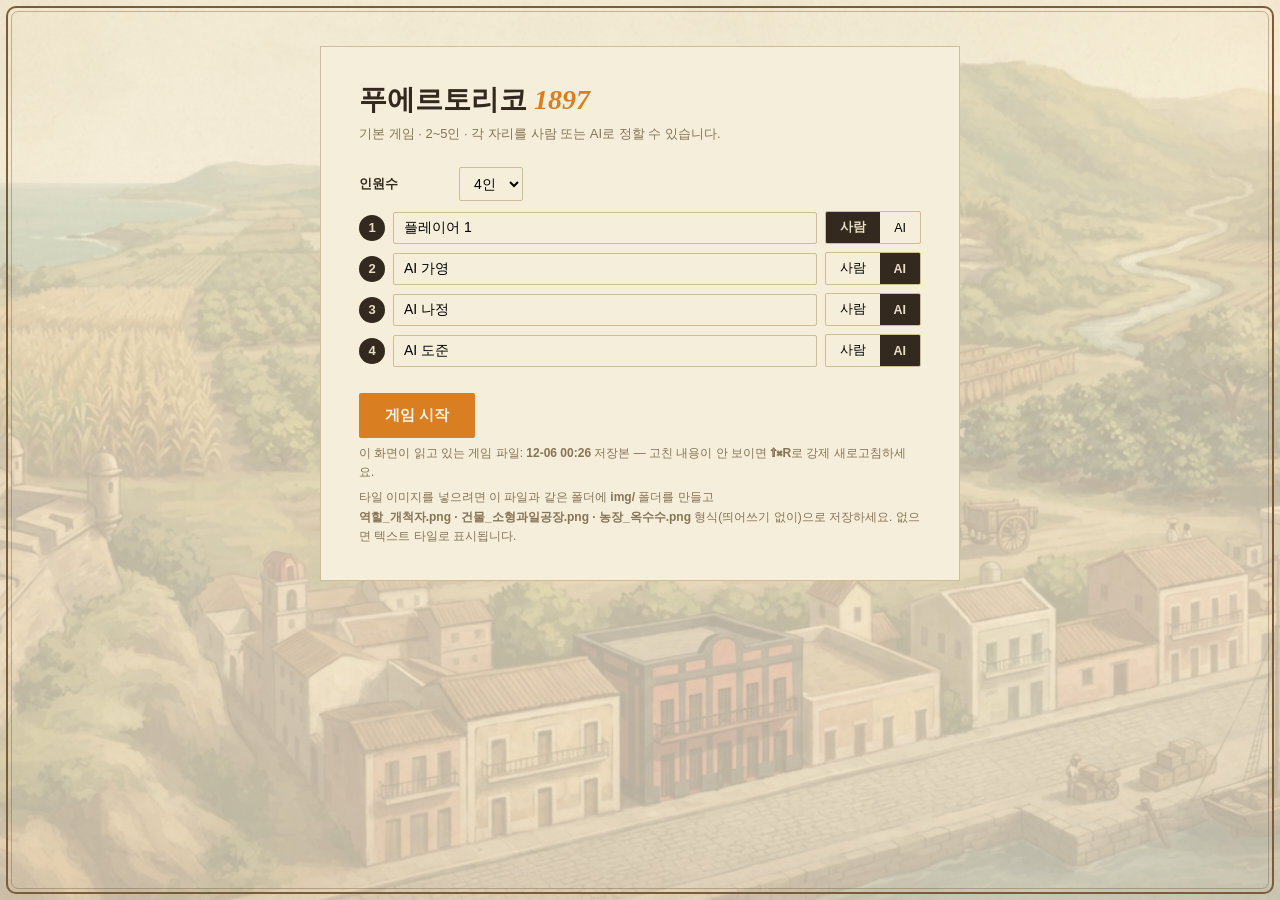
==== commit 56bbc637: "개인 보드 잘림·빈 화면 버그 수정 · 플레이 전체화면 · 연출 다듬기 레이아웃 - 접힌 요약 카드를 좁은 스트립으로(132→84px, 농장·건물은 개수만·목록은 툴팁).   5인" ====
--- a/푸에르토리코1897_게임.html
+++ b/푸에르토리코1897_게임.html
@@ -43,6 +43,13 @@
   .hdr button:hover{ background:#e2d7c2; }
   .hdr button:disabled{ opacity:.35; cursor:default; }
   .hdr button:disabled:hover{ background:transparent; }
+  .hdr .ver{ font-size:11px; color:var(--dim); opacity:.75; }
+  /* 소개 페이지 안에 끼워져(iframe) 열렸을 때만 나오는 "소개로" 버튼.
+     혼자 열었을 때는 돌아갈 곳이 없으므로 아예 안 그린다 (renderSetup·rd-hdr 양쪽) */
+  .backbtn{ border:1px solid var(--line); background:transparent; padding:5px 10px; font-size:12px;
+    border-radius:2px; color:var(--dim); white-space:nowrap; align-self:center; }
+  .backbtn:hover{ background:#e2d7c2; color:var(--ink); }
+  .setup .backbtn{ margin-bottom:18px; }
 
   /* ── setup ── */
   .setup{ max-width:640px; margin:40px auto; background:var(--panel); border:1px solid var(--line); padding:34px 38px; }
@@ -159,39 +166,92 @@
   .players{ display:flex; gap:8px; align-items:stretch; overflow-x:hidden; }  /* 접힌 패널도 펼친 보드와 같은 높이. overflow-x: 전환 애니메이션 중 잠깐 폭 합이 넘쳐도 안 튀어나오게 */
   /* 펼친 보드는 내용 폭에 맞게 — 억지로 늘리면 내부에 빈 공간이 생긴다 */
   .pboard{ position:relative; background:rgba(246,240,222,.8); border:1px solid var(--line); border-radius:3px; padding:8px 10px; flex:0 1 auto; min-width:0; }
-  .pboard.cur{ box-shadow:inset 6px 0 0 var(--pc); }  /* 현재 차례: 본인 색 띠가 두꺼워 보이지만 레이아웃은 그대로 */
+  .pboard.cur{ box-shadow:inset 6px 0 0 var(--pc); }  /* 이번 역할을 고른 사람(선택 단계에는 고르는 중인 사람): 본인 색 띠가 두꺼워진다 */
   /* 실제 내용(.pcontent)은 항상 자기 내용 기준 고유 폭으로만 그려진다 — 바깥 .pboard(애니메이션 중인 폭)에
      맞춰 안쪽 flex(자원 패널 등)가 재계산되면서 갑자기 튀어나오듯 보이는 걸 막는다. 바깥은 그 위에서
      넓어지거나(overflow:hidden으로) 가리는 창 역할만 한다 — 내용 자체는 한 번만 배치되고 안 움직인다. */
   .pcontent{ width:max-content; }
+  /* 요약 카드만 예외 — 카드 폭에 맞춰 줄어든다(이름은 …로 잘리고 칩은 줄바꿈).
+     펼친 보드가 필요한 폭을 먼저 가져가고 남는 걸 접힌 카드들이 나눠 가지는 구조라,
+     접힌 쪽이 유연해야 펼친 보드의 건설 부지가 안 잘린다. */
+  .pboard.collapsed .pcontent{ width:auto; min-width:0; flex:1; display:flex; flex-direction:column; gap:2px; }
   /* 펼침↔접힘 전환: 펼쳐지는 보드는 실제 flex 폭(flex-grow)이 자라면서 좌우 접힌 카드들을 밀어낸다.
      접힌 카드가 애니메이션 도중 너무 좁아지면 글자가 줄바꿈되며 깨지므로, .pboard.collapsed에
      최소 폭을 둬서 절대 그 밑으로는 안 눌리게 막는다 — 대신 잠깐 총 폭이 넘칠 수 있는데 그건
      위 .players의 overflow-x:hidden이 가려준다. */
-  @keyframes boardGrow{ 0%{ flex-grow:1; flex-basis:0%; flex-shrink:1; } 100%{ flex-grow:6; flex-basis:0%; flex-shrink:1; } }
-  @keyframes boardShrink{ 0%{ flex-grow:6; flex-basis:0%; flex-shrink:1; } 100%{ flex-grow:1; flex-basis:0%; flex-shrink:1; } }
-  .pboard.board-in{ animation:boardGrow .3s ease-out; overflow:hidden; }
-  .pboard.board-out{ animation:boardShrink .3s ease-out; overflow:hidden; }
-  /* 요약 카드: 자리 순서대로 좌우 배치, 남는 폭을 나눠 가진다. 최소 폭 확보 — 이 밑으로 눌리면 텍스트가 깨진다 */
-  .pboard.collapsed{ flex:1 1 0; min-width:132px; display:flex; flex-direction:column; gap:3px; padding:6px 9px; cursor:pointer; }
+  /* 폭이 flex-grow로 자라는데, 실제 폭은 g/(g+접힌카드수)라 g에 비례하지 않는다 —
+     g를 등속으로 올리면 앞부분에서 폭이 확 벌어지고 뒤로 갈수록 기어가서, 가감속이 없는 것처럼 보인다.
+     그래서 ① 중간 키프레임으로 g의 진행을 폭 기준에 맞게 펴 주고(앞을 느리게, 뒤를 촘촘하게)
+           ② 타이밍 함수도 ease-in-out 계열을 써서 시작·끝을 부드럽게 만든다. */
+  @keyframes boardGrow{
+    0%  { flex-grow:1;   flex-basis:0%; flex-shrink:1; }
+    25% { flex-grow:1.6; flex-basis:0%; flex-shrink:1; }
+    50% { flex-grow:2.6; flex-basis:0%; flex-shrink:1; }
+    75% { flex-grow:4.1; flex-basis:0%; flex-shrink:1; }
+    100%{ flex-grow:6;   flex-basis:0%; flex-shrink:1; }
+  }
+  @keyframes boardShrink{
+    0%  { flex-grow:6;   flex-basis:0%; flex-shrink:1; }
+    25% { flex-grow:4.1; flex-basis:0%; flex-shrink:1; }
+    50% { flex-grow:2.6; flex-basis:0%; flex-shrink:1; }
+    75% { flex-grow:1.6; flex-basis:0%; flex-shrink:1; }
+    100%{ flex-grow:1;   flex-basis:0%; flex-shrink:1; }
+  }
+  /* 슬라이드 중에만 보드를 창처럼 잘라낸다 — 슬라이드가 끝나는 순간 overflow를 풀어야
+     뒤이어 재생되는 타일·일꾼 팝(확대 1.55배)이 보드 경계에서 잘리지 않는다.
+     step-end라 0.3초 동안은 hidden으로 있다가 끝나는 순간 visible로 바뀌고, forwards로 그대로 유지된다. */
+  @keyframes unclip{ from{ overflow:hidden; } to{ overflow:visible; } }
+  .pboard.board-in{ animation:boardGrow var(--board-anim) var(--board-ease), unclip var(--board-anim) step-end forwards; }
+  .pboard.board-out{ animation:boardShrink var(--board-anim) var(--board-ease), unclip var(--board-anim) step-end forwards; }
+  /* 슬라이드와 이펙트의 순서 보장 —
+     ① 보드가 열리는 동안(.board-in) 안의 타일·일꾼 팝은 슬라이드가 끝난 뒤에 시작한다.
+        (동시에 돌리면 보드 전체가 움직이는 데 눈이 뺏겨 작은 팝이 안 보인다)
+        fill-mode:backwards → 대기 중에는 0% 키프레임(확대+금빛)으로 떠서 시선을 미리 끈다.
+     ② .cardflash(보드 전체 금빛 테두리)가 .board-in/.board-out과 같은 요소에 겹치면 animation
+        속성이 서로를 덮어써 플래시가 통째로 무시된다 — 반드시 쉼표로 합쳐 둘 다 재생시킨다.
+     ③ 연속된 애니메이션은 붙여 돌리지 않는다 — 앞 동작이 끝나고 --fx-gap(0.3초)을 쉰 뒤에 시작한다.
+        그래서 대기 시간 --fx-step = 보드 슬라이드(--board-anim) + 간격(--fx-gap).
+        (JS 쪽 BOARD_ANIM·SHOP_DELAY도 같은 규칙이다 — 값을 바꾸면 양쪽을 같이 바꿀 것) */
+  :root{ --board-anim:.42s; --board-ease:cubic-bezier(.4,0,.2,1); --fx-gap:.3s; --fx-step:.72s; }
+  .pboard.board-in .fx-pop{ animation-delay:var(--fx-step); }   /* 보드가 열리는 중이면 그 뒤로 더 민다 */
+  .pboard.board-in.cardflash{ animation:boardGrow var(--board-anim) var(--board-ease), unclip var(--board-anim) step-end forwards, cardflash 1.3s ease var(--fx-step) backwards; }
+  .pboard.board-out.cardflash{ animation:boardShrink var(--board-anim) var(--board-ease), unclip var(--board-anim) step-end forwards, cardflash 1.3s ease var(--fx-step) backwards; }
+  /* 팝이 칸 밖으로 나갈 수 있게 — 일꾼 토큰은 칸 안에 있어서 .cell의 overflow:hidden에 잘렸다.
+     그리고 팝이 진행 중인 보드를 옆 보드보다 위로 올려 잘려 보이지 않게 한다. */
+  .cell:has(.fx-pop), .cell.fx-pop{ overflow:visible; }
+  .pboard:has(.fx-pop){ z-index:20; }
+  /* 요약 카드: 자리 순서대로 좌우 배치, 남는 폭을 나눠 가진다.
+     최소 폭(--cbmin)은 펼친 보드의 건설 부지 6칸과 경쟁하는 값이라 좁게 잡았다 —
+     5인이면 이 카드가 4장이라 132px씩 쓰면 펼친 보드가 200px 넘게 모자라 부지가 잘렸다.
+     그래서 농장·건물 "이름 목록"은 빼고 개수만 남긴다 (목록은 카드 툴팁과 펼친 보드에서 본다).
+     JS의 CB_MIN과 같은 값이어야 한다 — 타일 폭 계산이 이 값을 전제로 남는 폭을 잰다. */
+  .pboard.collapsed{ flex:1 1 0; min-width:var(--cbmin,84px); display:flex; flex-direction:column; gap:2px; padding:6px 7px; cursor:pointer; }
   .pboard.collapsed:hover{ background:#f3ecdb; }
+  .pboard.collapsed .chead{ flex-wrap:nowrap; gap:4px; font-size:13px; }
+  .cnm{ overflow:hidden; text-overflow:ellipsis; white-space:nowrap; min-width:0; }
+  .ctags{ display:flex; align-items:center; gap:4px; flex-wrap:wrap; }
+  .ctags .tag{ font-size:9.5px; padding:1px 4px; }
+  .ctags .gov-ic{ width:18px; height:12px; }
+  /* 농장·건물은 개수만 — 무엇을 가졌는지는 title 툴팁 */
+  .cmini{ font-size:11.5px; color:var(--dim); display:flex; flex-wrap:wrap; gap:2px 8px; }
+  .cmini b{ color:var(--ink); font-size:12.5px; }
   .pdot{ display:inline-block; width:10px; height:10px; border-radius:50%; margin-right:6px; flex-shrink:0; }
   .chead{ display:flex; gap:5px; align-items:center; font-weight:700; font-size:14px; flex-wrap:wrap; }
-  .cstat{ font-size:12.5px; color:var(--dim); display:grid; grid-template-columns:repeat(2,auto); justify-content:start; gap:4px 12px; }  /* 주화·승점 / 일꾼 — 펼친 보드와 같은 2열 */
+  /* 주화·승점·일꾼 — 카드가 좁으면 알아서 다음 줄로 접힌다 (고정 2열이면 좁을 때 카드 밖으로 넘친다) */
+  .cstat{ font-size:12.5px; color:var(--dim); display:flex; flex-wrap:wrap; gap:2px 9px; }
   .cpair{ display:inline-flex; align-items:center; gap:4px; white-space:nowrap; }
   .cstat .tok-coin.sm{ width:17px; height:17px; font-size:9.5px; }
   .cstat .tok-vp.sm{ width:15px; height:17px; font-size:6px; }
   .cstat .wtok.smw{ width:15px; height:15px; }
   .cstat b{ color:var(--ink); font-size:14px; }
-  .csec{ font-size:10.5px; letter-spacing:.2em; color:var(--gold); font-weight:700; }
-  .crow{ display:grid; grid-template-columns:repeat(2,auto); justify-content:start; gap:4px 9px; font-size:11px; }
+  .crow{ display:flex; flex-wrap:wrap; gap:3px 8px; font-size:11px; }
   .crow>*{ white-space:nowrap; }
-  .cg{ display:flex; align-items:center; gap:4px; }
-  .crow .goodchip{ width:16px; height:18px; }
-  .clist{ font-size:11.5px; line-height:1.4; color:#4b4237; }
-  .clist .un{ color:var(--dim); }
+  .cg{ display:flex; align-items:center; gap:3px; }
+  .crow .goodchip{ width:15px; height:17px; }
   .dim{ color:var(--dim); }
-  .pboard.collapsed .expand{ display:none; }
+  /* 목록을 뺀 만큼 카드 아래가 비었다 — 그 자리에 "펼치면 다 볼 수 있다"는 힌트를 둔다 */
+  .pboard.collapsed .expand{ margin-top:auto; padding-top:4px; font-size:10px; text-align:center; color:var(--dim); }
+  .players>.pboard:last-child .expand{ display:none; }  /* 이 자리 우측 하단은 건물 보관판 버튼이 쓴다 */
   .kbd-hint{ letter-spacing:0; text-transform:none; color:var(--dim); font-weight:400; margin-left:8px; }
   /* 펼친 보드: 토지 옆 빈자리를 자원 패널이 가득 채운다
      (아래는 토지 타일 바닥, 오른쪽은 건설 부지 오른쪽 끝까지) */
@@ -200,7 +260,7 @@
      토지 옆 영역을 가득 채우고, 내용이 넘치면 세로 기준으로 다음 열에 이어진다 */
   .preswrap{ flex:1; min-width:0; display:flex; flex-direction:column; }
   /* 높이 = 토지 그리드(타일 2줄 + 간격)와 동일 — 아래 끝이 토지 타일 바닥과 맞는다 */
-  .pres{ min-height:calc(59px * 92 / 70 * 2 + 4px); min-width:0; display:flex; flex-direction:column; flex-wrap:wrap; align-content:flex-start;
+  .pres{ min-height:calc(var(--lw,59px) * 92 / 70 * 2 + 4px); min-width:0; display:flex; flex-direction:column; flex-wrap:wrap; align-content:flex-start;
     gap:6px; column-gap:22px; font-size:12px;
     background:rgba(245,238,218,.55); border:1px solid var(--line); border-radius:3px; padding:9px 12px; }
   .pres{ flex-wrap:nowrap; flex-direction:column; gap:10px; align-items:stretch; }
@@ -208,11 +268,13 @@
   .pgroup.pg-goods{ border-top:1px solid var(--line); padding-top:9px; }
   .pg-title{ font-size:10.5px; letter-spacing:.22em; color:var(--gold); font-weight:700; margin-bottom:5px; }
   /* 자원: 2×2 — 주화·승점 / 일꾼 */
-  .pres-stats{ display:grid; grid-template-columns:repeat(2,minmax(0,1fr)); gap:8px 18px; }
+  /* 2열이 기본이지만 폭이 모자라면 1열로 접힌다 — 고정 2열이면 이 패널의 최소 폭이 보드 전체를
+     못 줄어들게 붙잡아, 창이 좁을 때 건설 부지가 잘리는 원인이 된다 */
+  .pres-stats{ display:grid; grid-template-columns:repeat(auto-fit,minmax(88px,1fr)); gap:8px 18px; }
   .prow{ display:flex; align-items:center; gap:8px; font-size:13px; }
   .prow b{ margin-left:auto; font-size:14.5px; }
   /* 상품: 가로 3개씩 2줄 */
-  .pres-goods{ display:grid; grid-template-columns:repeat(3,minmax(0,1fr)); gap:8px 14px; }
+  .pres-goods{ display:grid; grid-template-columns:repeat(auto-fit,minmax(76px,1fr)); gap:8px 14px; }
   .pgood{ display:flex; align-items:center; gap:7px; font-size:12.5px; white-space:nowrap; }
   .pgood b{ margin-left:auto; font-size:13.5px; }
   .pres-empty{ color:var(--dim); font-size:12px; }
@@ -237,12 +299,14 @@
   .phead .stats{ margin-left:auto; display:flex; gap:10px; font-size:12.5px; }
   .phead .stats b{ font-size:14px; }
   /* 토지: 6×2 그리드, 공개된 농장과 같은 비율 */
-  .grid12{ display:grid; grid-template-columns:repeat(6,59px); gap:4px; margin:4px 0; }
+  /* 타일 폭은 --lw(토지) / --bw(건설 부지). 기본값은 원래 크기이고, 남는 폭이 모자랄 때만
+     render()가 #rd-players에 더 작은 값을 얹는다 — 자세한 이유는 boardTileW() 참고 */
+  .grid12{ display:grid; grid-template-columns:repeat(6,var(--lw,59px)); gap:4px; margin:4px 0; }
   .cell{ position:relative; border:1px solid transparent; border-radius:2px; min-height:58px; background:rgba(245,238,218,.55); overflow:hidden; }
   .cell img{ position:absolute; inset:0; width:100%; height:100%; object-fit:contain; background:var(--panel); }
   /* 토지 칸: 이미지(위) + 이름표(아래) 분리, 확대 없음. 공개된 농장과 같은 비율 */
   .cell.land{ display:flex; flex-direction:column; aspect-ratio:70/92; min-height:0; }
-  .cell.land .art{ position:relative; flex:1; min-height:50px; }
+  .cell.land .art{ position:relative; flex:1; min-height:30px; }  /* 타일이 줄어들 때 aspect-ratio를 이 값이 밀어내지 않게 낮게 */
   .cell.land .art img{ position:absolute; inset:0; width:100%; height:100%; object-fit:cover; background:none; }
   .cell.land .lbl{ position:static; border-top:1px solid #d9cfbc; background:rgba(251,247,238,.95); }
   .cell .lbl{ position:absolute; left:0; right:0; bottom:0; font-size:9.5px; font-weight:700; text-align:center; background:rgba(251,247,238,.85); padding:1px 0; line-height:1.25; }
@@ -264,9 +328,12 @@
 
   /* 건설 부지: 12칸이 항상 6×2 그리드로 보인다 (빈 칸 포함).
      타일은 건물 이미지 비율 그대로 핏하게 — 정사각형 강제 없음. 고급 건물은 세로형 원본이라 자연히 큼 */
-  .bgrid{ grid-template-columns:repeat(6,119px); grid-auto-rows:auto; gap:3px; }
-  /* 빈 칸도 건물 놓인 칸과 같은 높이(이미지 79 + 이름표 15) — 배치 전후 높이가 안 변하게 */
-  .bgrid .cell{ min-height:94px; display:flex; flex-direction:column; }
+  /* 6열 × 2행 고정 — 자리는 렌더가 직접 지정한다(고급 건물은 항상 1행부터 2행까지).
+     행을 2개로 못박아 어떤 조합에서도 3행이 생겨 보드가 아래로 늘어나지 않게 한다. */
+  .bgrid{ grid-template-columns:repeat(6,var(--bw,119px)); grid-template-rows:repeat(2,auto); gap:3px; }
+  /* 빈 칸도 건물 놓인 칸과 같은 높이(이미지 79 + 이름표 15) — 배치 전후 높이가 안 변하게.
+     타일이 줄어들면 이미지도 같이 줄어드니 높이도 같은 비율(94/119)로 따라간다 */
+  .bgrid .cell{ min-height:calc(var(--bw,119px) * 94 / 119); display:flex; flex-direction:column; }
   /* 고급 건물: 부지 2칸을 위아래로 차지 — 이미지는 그 안에서 세로 가운데 */
   .cell.b2{ grid-row:span 2; }
   .cell.b2 .bimg{ margin:auto 0; }
@@ -297,10 +364,13 @@
   @keyframes fxpop{ 0%{ scale:1.55; filter:brightness(1.5) drop-shadow(0 0 12px rgba(232,178,60,.95)); }
     55%{ scale:.96; filter:brightness(1.15) drop-shadow(0 0 6px rgba(232,178,60,.5)); }
     100%{ scale:1; filter:none; } }
-  .fx-pop{ animation:fxpop .95s ease; z-index:6; }
+  /* 배치 이펙트(일꾼·농장·건물)는 항상 한 박자 뒤에 시작한다 —
+     보드가 열리는 중이면 그게 끝나고 0.3초 뒤(--fx-step), 이미 열려 있으면 0.3초 뒤(--fx-gap).
+     backwards: 기다리는 동안 0% 키프레임(확대+금빛)으로 떠 있어 "여기를 보라"는 예고가 된다. */
+  .fx-pop{ animation:fxpop .95s ease var(--fx-gap) backwards; z-index:6; }
   @keyframes cardflash{ 0%{ box-shadow:0 0 0 3px rgba(217,127,34,.85), 0 0 20px rgba(217,127,34,.6); }
     100%{ box-shadow:none; } }
-  .cardflash{ animation:cardflash 1.3s ease; }
+  .cardflash{ animation:cardflash 1.3s ease var(--fx-gap) backwards; }
 
   /* 이벤트 토스트: 양피지 카드 + 플레이어 색 띠, 해당 패널 위에서 떠오르며 사라진다 */
   .toast{ position:fixed; transform:translateX(-50%); z-index:300; pointer-events:none;
@@ -314,13 +384,20 @@
   .toast b{ color:var(--accent-deep); }
   .toast.big{ font-size:16px; padding:12px 26px; border-left-width:5px; animation-duration:2.6s; }
   @keyframes toastup{ 0%{opacity:0; margin-top:10px;} 10%{opacity:1; margin-top:0;} 70%{opacity:1; margin-top:-14px;} 100%{opacity:0; margin-top:-38px;} }
-  /* 역할 선택 스플래시: 역할 카드 이미지가 중앙에 잠깐 크게 */
+  /* 역할 선택 스플래시: 고른 역할 카드가 화면 가운데에 부드럽게 떴다가 부드럽게 사라진다.
+     들어오고(0.32초) 나가는(0.42초) 구간을 길게 잡고 ease-in-out으로 — 예전엔 0.08초 만에
+     튀어나왔다가 훅 사라져서 딱딱해 보였다. 전체 시간은 JS의 ROLE_ANIM과 같아야 한다. */
   .rsplash{ position:fixed; left:50%; top:50%; transform:translate(-50%,-50%); z-index:310; pointer-events:none;
-    text-align:center; animation:rsplash 1s ease forwards; }
+    text-align:center; animation:rsplash 1.4s cubic-bezier(.33,0,.2,1) forwards; }
   .rsplash img{ width:168px; border-radius:6px; box-shadow:0 16px 44px rgba(0,0,0,.5); display:block; margin:0 auto; }
   .rsplash .who{ margin-top:9px; font-weight:700; font-size:15px; color:#fff; background:var(--tc,#7a5c39);
     display:inline-block; padding:4px 16px; border-radius:3px; box-shadow:0 3px 10px rgba(0,0,0,.35); }
-  @keyframes rsplash{ 0%{opacity:0; scale:.85;} 8%{opacity:1; scale:1;} 86%{opacity:1; scale:1;} 100%{opacity:0; scale:.97;} }
+  @keyframes rsplash{
+    0%  { opacity:0; scale:.90; }
+    23% { opacity:1; scale:1; }     /* 0.32초에 걸쳐 스르르 뜨고 */
+    70% { opacity:1; scale:1; }     /* 잠시 머무른 뒤 */
+    100%{ opacity:0; scale:1.05; }  /* 0.42초에 걸쳐 스르르 사라진다 */
+  }
 
   /* log */
   .log{ margin-top:16px; background:var(--panel); border:1px solid var(--line); border-radius:3px; padding:8px 12px; max-height:110px; overflow-y:auto; font-size:12px; line-height:1.7; color:#4b4237; }
@@ -344,7 +421,9 @@
   .shopb .band{ position:absolute; left:0; top:0; bottom:0; width:4px; }
   /* 스캔마다 미세하게 다른 이미지 비율을 강제로 통일 — 고급 건물(마지막 구역)만 원본 비율 유지 */
   .shopb img.card{ display:block; width:100%; height:105px; object-fit:cover; }
-  .zone:last-of-type .shopb img.card{ height:auto; object-fit:fill; }
+  /* 고급 건물만 원본 비율 유지 — 단, aspect-ratio로 "로드되기 전에도" 높이를 잡아둔다.
+     height:auto만 두면 이미지가 도착하는 순간 0 → 177px로 줄 높이가 튀어(팝업이 통째로 다시 앉는다) */
+  .zone:last-of-type .shopb img.card{ height:auto; aspect-ratio:391/439; object-fit:fill; }
   .shopb img.card ~ .imgless-only{ display:none; }  /* 이미지 로드 성공 시 이름 숨김(폴백 전용) */
   .zone{ display:flex; gap:8px; align-items:stretch; margin-top:5px; }
   .zone:first-of-type{ margin-top:0; }
@@ -355,6 +434,12 @@
 
   .overlay{ position:fixed; inset:0; background:rgba(51,41,30,.5); z-index:80; display:flex; align-items:center; justify-content:center; padding:20px; }
   .modal{ background:var(--panel); border:1px solid var(--line); max-width:720px; width:100%; max-height:86vh; overflow-y:auto; padding:26px 30px; border-radius:3px; }
+  /* 팝업은 툭 나타나지 않고 스르르 — 어둠막이 먼저 깔리고(.22s) 패널이 살짝 커지며 떠오른다.
+     보드 펼침이 끝난 뒤 --fx-gap 쉬고 이게 시작하므로, 움직임끼리 겹치지 않는다. */
+  @keyframes ovIn{ from{ opacity:0; } to{ opacity:1; } }
+  @keyframes modalIn{ from{ opacity:0; transform:translateY(10px) scale(.975); } to{ opacity:1; transform:none; } }
+  .overlay.pop{ animation:ovIn .22s ease-out; }
+  .overlay.pop .modal{ animation:modalIn .3s cubic-bezier(.2,.8,.3,1) .06s backwards; }
   /* 건물 보관소 팝업: 어둠막은 화면 전체, 패널은 (액션바 제외 영역의) 세로 가운데 */
   .overlay.shop-ov{ align-items:center; padding-top:16px; padding-bottom:88px; }
   .shop-modal{ max-width:1110px; padding:20px 24px; }
@@ -371,6 +456,24 @@
 </head>
 <body>
 <div id="app" class="wrap"></div>
+
+<script>
+/* 스크립트가 통째로 죽으면 화면에는 배경만 남는다 — 그 상태로 끝내지 않고 이유를 화면에 띄운다.
+   (브라우저가 저장소 접근을 막거나, 확장 프로그램이 스크립트를 건드리는 경우가 실제로 있었다)
+   본 스크립트보다 먼저 등록해야 본 스크립트의 사고도 잡을 수 있다. */
+window.addEventListener('error', function(e){
+  if(!e.message) return;                     // 이미지 로드 실패 등 리소스 오류는 각자 폴백이 있다
+  const app=document.getElementById('app');
+  if(!app || app.children.length) return;    // 화면이 이미 그려졌으면 건드리지 않는다
+  const where=String(e.filename||'').split('/').pop()+' '+e.lineno+'행';
+  app.innerHTML='<div class="setup"><h2>화면을 그리지 못했습니다</h2>'
+    +'<div class="lead">브라우저가 아래 오류로 게임 스크립트를 중단했습니다.</div>'
+    +'<pre style="white-space:pre-wrap;font-size:13px;color:var(--accent-deep);background:#f0e9d8;'
+    +'border:1px solid var(--line);padding:12px;border-radius:3px">'
+    +String(e.message).replace(/</g,'&lt;')+'\n'+where+'</pre>'
+    +'<div class="hint">이 파일을 <b>다른 브라우저</b>로 열거나, 브라우저의 <b>사이트 데이터(쿠키) 차단</b> 설정을 풀면 해결되는 경우가 많습니다.</div></div>';
+});
+</script>
 
 <script>
 /* ═══════════════════════════ 데이터 ═══════════════════════════ */
@@ -442,12 +545,18 @@
 /* ═══════════════════════════ 게임 상태 ═══════════════════════════ */
 let G = null;           // 게임 상태 (JSON 직렬화 가능)
 let uiSel = null;       // 임시 UI 선택 상태 (모집 배치 등)
+/* 저장 단계의 선택 상태는 G에 없는 뷰 상태다 — 저장 단계에서 새로고침해 게임을 복구하면
+   pending은 'storage'인데 uiSel은 null이라, 렌더가 uiSel.types를 읽다가 통째로 죽었다
+   (화면에 배경만 남는 증상). 그래서 읽는 쪽에서 없으면 만들어 쓴다. */
+function storeSel(){ if(!uiSel || !Array.isArray(uiSel.types)) uiSel={types:[], single:null}; return uiSel; }
 
 /* ── 이벤트 토스트 (뷰 전용 — 게임 상태와 무관, 헤드리스에선 무시) ── */
 /* 방금 배치된 것 강조: 액션한 플레이어 보드로 화면을 옮기고, 새 타일/일꾼에 팝 이펙트 */
 let fxMark=null;
 let cardFx=null;   // 사건이 일어난 사이드 카드 번쩍임
 const FX_HOLD=1500;  // 직전 행동의 이펙트를 이 시간만큼은 화면에 붙잡아둔다 (렌더 전환·큰 토스트 모두 공통 기준)
+const BOARD_ANIM=470;  // 개인 보드 펼침 애니메이션(CSS --board-anim = .42s)이 끝나는 데 걸리는 시간 + 여유
+const SHOP_DELAY=300;  // 보드가 다 펼쳐진 뒤 건물 보관판이 뜨기까지 쉬는 한 박자
 function cardFxCls(id){ return (cardFx && cardFx.sel===id && Date.now()-cardFx.t<1400) ? ' cardflash' : ''; }
 function markFxKeys(pi, keys){ const m={}; keys.forEach(k=>m[k]=1); fxMark={keys:m, t:Date.now(), pi}; uiBoardSel=pi; }
 function markFx(pi, key){ markFxKeys(pi, [key]); }
@@ -478,6 +587,8 @@
   }catch(e){}
 }
 /* 역할 선택: 역할 카드 이미지가 중앙에 잠깐 크게 떴다 사라진다 */
+/* 역할 선택 연출 — 고른 역할 카드가 화면 가운데에 부드럽게 떴다가 부드럽게 사라진다. */
+const ROLE_ANIM=1400;                     // 떴다 사라지기까지 전체 시간 (CSS @keyframes rsplash와 같은 값)
 function roleSplash(roleId, p){
   if(typeof document==='undefined'||!document.body||!document.createElement) return;
   try{
@@ -487,7 +598,7 @@
     d.innerHTML='<img src="img/역할_'+ROLES[roleId].nm+'.png" onerror="this.remove()">'
       +'<div class="who">'+esc(p.name)+' — '+ROLES[roleId].nm+'</div>';
     document.body.appendChild(d);
-    setTimeout(()=>{ try{d.remove();}catch(_){} }, 1050);
+    setTimeout(()=>{ try{d.remove();}catch(_){} }, ROLE_ANIM+50);
   }catch(e){}
 }
 
@@ -495,6 +606,7 @@
    G에 넣지 않는 순수 뷰 상태. 저장/되돌리기와 무관하며 새로고침하면 기본값으로 돌아간다. */
 let uiBoardSel = null;   // 펼쳐 볼 개인 보드. null = 현재 차례인 플레이어를 자동으로 따라감
 let uiShopOpen = null;   // 건물 보관판 팝업. null = 자동(내 건설 차례에 열림) / true = 열어둠 / false = 닫아둠
+let uiShopWasVisible = false;  // 직전 렌더에서 팝업이 떠 있었는가 — "새로 열린 순간"에만 등장 애니메이션을 준다
 let uiLastPend = '';     // pending 전환 감지용
 let uiHoldUntil = 0;     // 이 시각까지는 "당신 차례" 표시(역할 선택 가능 표시·액션바 등)를 숨긴다 — 직전 이펙트를 먼저 보여주기 위함
 let uiPrevShown = null;  // 직전 렌더에서 펼쳐져 있던 보드 — 바뀐 순간에만 넓어지는 애니메이션을 준다
@@ -514,6 +626,57 @@
 }
 function uiSelectBoard(i){ uiBoardSel=i; render(); }
 function uiToggleShop(){ uiShopOpen=!shopVisibleNow(); render(); }
+
+/* ── 소개 페이지에 끼워졌을 때(iframe) ──
+   소개 페이지의 "플레이" 탭은 이 파일을 iframe으로 띄우고 화면 전체를 내준다.
+   그래서 돌아갈 길은 여기서 만들어 줘야 한다 — 부모에게 "소개로 돌려보내 달라"고 알린다.
+   file:// 로 열면 부모/자식이 서로 다른 출처로 취급돼 직접 함수 호출이 막히므로 postMessage를 쓴다. */
+const EMBEDDED=(()=>{ try{ return window.self!==window.top; }catch(e){ return true; } })();
+
+/* 지금 화면이 그리고 있는 파일이 "언제 저장된 것인지" 보여준다.
+   브라우저가 예전 파일을 캐시해 두면 고친 내용이 반영이 안 되는데, 화면만 봐서는 알 수가 없다.
+   이 시각이 실제 저장 시각보다 옛날이면 강제 새로고침(⇧⌘R)이 필요하다는 뜻이다. */
+function fileStamp(){
+  const d=new Date(document.lastModified);
+  if(isNaN(d.getTime())) return '';
+  const z=n=>(n<10?'0':'')+n;
+  return z(d.getMonth()+1)+'-'+z(d.getDate())+' '+z(d.getHours())+':'+z(d.getMinutes());
+}
+function stampHtml(){
+  const s=fileStamp();
+  return s?'<span class="ver" title="이 화면이 그리고 있는 게임 파일의 저장 시각입니다.\n실제 파일보다 옛날이면 브라우저가 예전 파일을 캐시하고 있는 것이니 ⇧⌘R(강제 새로고침) 하세요.">파일 '+s+'</span>':'';
+}
+function backBtnHtml(){ return EMBEDDED?'<button class="backbtn" onclick="uiBackToIntro()">← 소개로</button>':''; }
+// postMessage만 쓴다 — 부모 주소를 직접 건드리면 히스토리에 쓸데없는 항목이 쌓인다.
+// 메시지가 아예 막힌 환경이면 부모가 아래 pr1897:ready 신호를 못 받고 자기 버튼을 띄운다.
+function uiBackToIntro(){ try{ window.parent.postMessage('pr1897:back','*'); }catch(e){} }
+// 부모에게 "안에서 버튼을 그렸다"고 알린다 — 이 신호가 없으면 부모가 자기 쪽 버튼을 띄운다
+if(EMBEDDED){ try{ window.parent.postMessage('pr1897:ready','*'); }catch(e){} }
+
+/* ── 개인 보드 타일 폭 ──
+   한 줄에 [펼친 보드 1개 + 접힌 요약 카드 (인원-1)장]이 들어가야 한다.
+   펼친 보드가 원래 크기로 필요로 하는 폭은 건설 부지 6칸(119px×6 + 간격) = 729px + 패딩이라,
+   5인이면 접힌 카드가 아무리 좁아도 최대 창(main-col 1108px)에서조차 자리가 모자란다.
+   폭이 모자라면 flex가 펼친 보드를 눌러버리고, 안의 내용은 max-content라 안 줄어들어
+   건설 부지 오른쪽 칸이 그냥 잘려나갔다 (부지가 몇 칸 남았는지 셀 수 없게 된다).
+   → 잘라내는 대신 타일을 줄인다. 접힌 카드 몫을 먼저 떼고 남는 폭에 6칸을 맞춘다.
+   대부분의 경우 BW_MAX 그대로이고, 좁을 때만 조금씩 작아진다. */
+const CB_MIN=84;      // 접힌 요약 카드 최소 폭 — CSS .pboard.collapsed의 --cbmin 기본값과 같아야 한다
+const CB_GAP=8;       // .players의 gap
+const BW_MAX=119, BW_MIN=62;   // 건설 부지 타일 폭 상·하한 (하한은 "작아도 6칸 다 보이는 게 낫다"는 판단)
+function boardTileW(n){
+  const cont=document.getElementById('rd-players');
+  const w=cont?cont.clientWidth:0;
+  if(!w) return BW_MAX;
+  // 1000px 이하에서는 .players가 줄바꿈되어 펼친 보드가 한 줄을 통째로 쓴다 — 접힌 카드 몫을 뺄 필요가 없다
+  const reserve=(window.innerWidth<=1000)?0:(n-1)*(CB_MIN+CB_GAP);
+  const inner=w-reserve-31;             // 31 = 펼친 보드의 좌우 패딩·테두리
+  return Math.max(BW_MIN, Math.min(BW_MAX, Math.floor((inner-15)/6)));  // 15 = 칸 사이 gap 3px×5
+}
+// 창 크기가 바뀌면 다시 계산해야 한다 (타일 폭이 창 폭에 달려 있으므로)
+let rzT=0;
+window.addEventListener('resize', function(){ if(!G||!document.getElementById('rd-players')) return;
+  clearTimeout(rzT); rzT=setTimeout(render, 120); });
 
 document.addEventListener('keydown', function(e){
   if(!G||G.over) return;
@@ -1351,12 +1514,30 @@
 }
 
 /* ═══════════════════════════ 저장 ═══════════════════════════ */
+/* localStorage는 "읽기만 해도" 예외가 날 수 있다 —
+   file:// 로 열면 사파리는 기본적으로, 크롬도 쿠키/사이트 데이터 차단 설정이면 SecurityError를 던진다.
+   예전에는 renderSetup()이 이걸 맨몸으로 읽다가 죽어서 화면이 통째로 안 그려졌다(배경만 보임).
+   그래서 저장소 접근은 전부 이 세 함수를 거친다. 막혀 있으면 메모리에 담아 게임은 그대로 돌아가고,
+   새로고침하면 사라진다는 것만 설정 화면에서 알려준다. */
+const memStore={};        // localStorage를 못 쓸 때의 대체 저장소 (탭을 닫으면 사라짐)
+let storageBlocked=false; // 한 번이라도 막힌 적이 있으면 true
+function lsGet(k){
+  if(k in memStore) return memStore[k];
+  try{ return localStorage.getItem(k); }catch(e){ storageBlocked=true; return null; }
+}
+function lsSet(k,v){
+  try{ localStorage.setItem(k,v); }catch(e){ storageBlocked=true; memStore[k]=v; }
+}
+function lsDel(k){
+  try{ localStorage.removeItem(k); }catch(e){ storageBlocked=true; }
+  delete memStore[k];
+}
 function save(){
-  try{ localStorage.setItem('pr1897_save', JSON.stringify(G)); }catch(e){}
+  lsSet('pr1897_save', JSON.stringify(G));
 }
 function loadSave(){
   try{
-    const s=localStorage.getItem('pr1897_save');
+    const s=lsGet('pr1897_save');
     if(!s) return false;
     G=JSON.parse(s);
     return true;
@@ -1365,6 +1546,46 @@
 
 /* ═══════════════════════════ 렌더링 ═══════════════════════════ */
 const $app=document.getElementById('app');
+
+/* ── 부분 렌더 인프라 ──
+   render()는 여전히 매번 모든 섹션의 HTML 문자열을 새로 만들지만, DOM에는 "문자열이 지난번과
+   달라진 섹션"만 써넣는다. 안 바뀐 섹션은 건드리지 않으므로 진행 중인 CSS 애니메이션이 안 끊기고,
+   이미지가 다시 그려지지 않으며, 호버 상태가 유지된다. AI 턴처럼 렌더가 잦은 구간의 끊김이 이걸로 사라진다.
+   섹션을 새로 추가할 때는 스켈레톤에 컨테이너를 만들고 setPart(id, html)로 채울 것. */
+let rdCache={};        // 섹션 id → 마지막으로 써넣은 HTML 문자열
+let rdBoards=[];       // 플레이어 보드별 HTML 문자열 (인원수만큼)
+let rdSkeleton=false;  // $app 안에 게임 스켈레톤이 세워져 있는가
+function rdReset(){ rdCache={}; rdBoards=[]; rdSkeleton=false; }
+function setPart(id, html){
+  if(rdCache[id]===html) return false;
+  rdCache[id]=html;
+  const el=document.getElementById(id);
+  if(el) el.innerHTML=html;
+  return true;
+}
+function setCls(id, cls){
+  if(rdCache['cls:'+id]===cls) return;
+  rdCache['cls:'+id]=cls;
+  const el=document.getElementById(id);
+  if(el) el.className=cls;
+}
+/* 플레이어 보드: 바뀐 보드만 통째로 교체 (자리 수는 게임 중 불변) */
+function setBoards(parts){
+  const cont=document.getElementById('rd-players');
+  if(!cont) return;
+  if(cont.children.length!==parts.length){
+    cont.innerHTML=parts.join('');
+  } else {
+    for(let i=0;i<parts.length;i++){
+      if(rdBoards[i]!==parts[i]){
+        const tmp=document.createElement('div');
+        tmp.innerHTML=parts[i];
+        cont.replaceChild(tmp.firstElementChild, cont.children[i]);
+      }
+    }
+  }
+  rdBoards=parts;
+}
 /* 상품 토큰: 글자 없이 색으로만. 이름이 필요한 곳은 옆에 텍스트로 쓴다. */
 function goodChip(t){
   const g=GOODS[t];
@@ -1384,7 +1605,8 @@
 let setupSeats=[{name:'플레이어 1',ai:false},{name:'AI 가영',ai:true},{name:'AI 나정',ai:true},{name:'AI 도준',ai:true}];
 let setupN=4;
 function renderSetup(){
-  const canResume=!!localStorage.getItem('pr1897_save');
+  rdReset();   // 설정 화면은 통짜 렌더 — 게임 스켈레톤·캐시를 비운다
+  const canResume=!!lsGet('pr1897_save');
   let seatRows='';
   for(let i=0;i<setupN;i++){
     const s=setupSeats[i];
@@ -1397,6 +1619,7 @@
   }
   $app.innerHTML=
   '<div class="setup">'
+  +backBtnHtml()
   +'<h2>푸에르토리코 <span style="color:var(--accent);font-style:italic">1897</span></h2>'
   +'<div class="lead">기본 게임 · 2~5인 · 각 자리를 사람 또는 AI로 정할 수 있습니다.</div>'
   +'<div class="row"><label>인원수</label><select onchange="setupN=+this.value;renderSetup()">'
@@ -1407,6 +1630,8 @@
   +'<button class="btn-primary" onclick="startNewGame()">게임 시작</button>'
   +(canResume?'<button class="btn-ghost" onclick="resumeGame()">이어서 하기</button>':'')
   +'</div>'
+  +(storageBlocked?'<div class="hint" style="color:var(--accent)">이 브라우저에서는 저장이 막혀 있어(파일을 직접 열었을 때 흔합니다) <b>새로고침하면 진행 중인 게임이 사라집니다</b>. 한 판은 그대로 즐길 수 있습니다.</div>':'')
+  +'<div class="hint">이 화면이 읽고 있는 게임 파일: <b>'+fileStamp()+'</b> 저장본 — 고친 내용이 안 보이면 <b>⇧⌘R</b>로 강제 새로고침하세요.</div>'
   +'<div class="hint">타일 이미지를 넣으려면 이 파일과 같은 폴더에 <b>img/</b> 폴더를 만들고<br>'
   +'<b>역할_개척자.png · 건물_소형과일공장.png · 농장_옥수수.png</b> 형식(띄어쓰기 없이)으로 저장하세요. 없으면 텍스트 타일로 표시됩니다.</div>'
   +'</div>';
@@ -1416,7 +1641,7 @@
   newGame(setupSeats.slice(0,setupN).map(s=>({name:s.name||'플레이어', ai:s.ai})));
 }
 function resumeGame(){ if(loadSave()){ render(); schedule(); } }
-function confirmNew(){ if(confirm('현재 게임을 버리고 새 게임을 시작할까요?')){ localStorage.removeItem('pr1897_save'); G=null; renderSetup(); } }
+function confirmNew(){ if(confirm('현재 게임을 버리고 새 게임을 시작할까요?')){ lsDel('pr1897_save'); G=null; renderSetup(); } }
 
 /* 본 게임 렌더 */
 function render(){
@@ -1436,6 +1661,15 @@
       uiShopOpen=null;
       if(isHumanTurn){
         uiBoardSel=null;
+        // 건설 차례: 내 보드가 다 펼쳐지고 한 박자(SHOP_DELAY) 쉰 뒤에 건물 보관판을 연다.
+        // (보드가 넓어지는 애니메이션과 팝업이 같이 뜨면 두 움직임이 겹쳐 어수선하게 보인다)
+        if(pd.type==='builder'){
+          const opening=(uiPrevShown!==null&&uiPrevShown!==curPi);  // 보드가 새로 펼쳐지는가
+          uiShopOpen=false;
+          setTimeout(()=>{
+            if(G&&G.pending===pd&&uiShopOpen===false){ uiShopOpen=null; render(); }  // 그새 직접 열었으면(true) 건드리지 않는다
+          }, (opening?BOARD_ANIM:0)+SHOP_DELAY);
+        }
         // 사람 차례 시작: 무엇을 해야 하는지 중앙 알림 (떴다 사라짐)
         const TURNMSG={pickRole:'역할 타일을 선택하세요',settler:'가져갈 농장을 고르세요',mayorPlace:'일꾼을 배치하세요',
           builder:'건설할 건물을 고르세요',craftBonus:'추가로 받을 상품을 고르세요',trader:'판매할 상품을 고르세요',
@@ -1568,24 +1802,32 @@
     builder:'건설 중',craftBonus:'상품 선택 중',trader:'판매 중',captain:'선적 중',storage:'저장 중'};
   // 건물 보관소 버튼: 가장 우측(마지막 자리) 개인 보드의 우측 하단에 붙인다
   const fabShopHtml='<button class="fab-shop" onclick="uiToggleShop()" title="건물 보관소 열기/닫기 (Esc로 닫기)">🏘️<span>건물</span></button>';
+  // 두꺼운 색 띠(.cur)는 "이번 역할을 고른 사람"에게 — 역할 선택 중일 때는 고르는 중인 사람에게
+  const chooserPi=G.phase?G.phase.chooser:curPi;
   const boardParts=G.players.map(p=>{
     const isCur=(curPi===p.i);
+    const isChooser=(chooserPi===p.i);
     const isMayorMe=mayorActive&&isCur;
     const acting=(uiBoardSel===null&&isCur&&ACTIONMSG[pd.type]);
     const tags=(G.governor===p.i?'<span class="gov-ic" title="주지사 — 이번 라운드 시작 플레이어"><svg viewBox="0 0 24 16"><path d="M2 14h20L20 4l-5 4.2L12 1 9 8.2 4 4z" fill="#e8c95c" stroke="#8a6a1f" stroke-width="1.2" stroke-linejoin="round"/></svg></span>':'')+(p.ai?'<span class="tag">AI</span>':'')+(acting?'<span class="tag acting">'+ACTIONMSG[pd.type]+'</span>':'');
     if(p.i!==shown){
-      // 요약 카드: 농장·건물은 이름 텍스트로, 육각 토큰은 상품(작물)에만 쓴다
+      // 좁은 카드에서는 이름이 먼저다 — AI 배지는 이름에 이미 "AI"가 들어 있으면 생략(자리만 먹는다)
+      const ctags=(G.governor===p.i?'<span class="gov-ic" title="주지사 — 이번 라운드 시작 플레이어"><svg viewBox="0 0 24 16"><path d="M2 14h20L20 4l-5 4.2L12 1 9 8.2 4 4z" fill="#e8c95c" stroke="#8a6a1f" stroke-width="1.2" stroke-linejoin="round"/></svg></span>':'')
+        +((p.ai&&!/^\s*AI/i.test(p.name))?'<span class="tag">AI</span>':'');
+      // 요약 카드: 좁은 스트립이라 농장·건물은 개수만 — 무엇을 가졌는지는 툴팁과 펼친 보드에서.
+      // (이름 목록을 그대로 두면 카드가 132px 아래로 못 내려가 펼친 보드의 건설 부지가 잘렸다)
       const farm={}; for(const l of p.land) farm[l.type]=(farm[l.type]||0)+1;
-      const farmList=Object.keys(farm).map(t=>'<div>'+PLANT_NM[t]+' ×'+farm[t]+'</div>').join('')||'<span class="dim">—</span>';
-      const bldList=p.buildings.map(b=>'<div class="'+(b.w>0?'':'un')+'"'+(b.w>0?'':' title="일꾼 미배치"')+'>'+BUILDINGS[b.id].nm+'</div>').join('')||'<div class="dim">—</div>';
-      const goodsRow=GTYPES.filter(t=>p.goods[t]>0).map(t=>'<span class="cg">'+goodChip(t)+'×'+p.goods[t]+'</span>').join('')||'<span class="dim">—</span>';
-      return '<div class="pboard collapsed'+(isCur?' cur':'')+(boardJustSwitched&&p.i===prevShown?' board-out':'')+cardFxCls('pboard-'+p.i)+'" data-pi="'+p.i+'" style="border-left:4px solid '+PCOLOR[p.i]+';--pc:'+PCOLOR[p.i]+'" onclick="uiSelectBoard('+p.i+')" title="클릭하면 펼칩니다">'
+      const farmTip=Object.keys(farm).map(t=>PLANT_NM[t]+' ×'+farm[t]).join(' · ')||'없음';
+      const bldTip=p.buildings.map(b=>BUILDINGS[b.id].nm+(b.w>0?'':'(일꾼 미배치)')).join(' · ')||'없음';
+      const goodsRow=GTYPES.filter(t=>p.goods[t]>0).map(t=>'<span class="cg">'+goodChip(t)+'×'+p.goods[t]+'</span>').join('')||'<span class="dim">상품 없음</span>';
+      return '<div class="pboard collapsed'+(isChooser?' cur':'')+(boardJustSwitched&&p.i===prevShown?' board-out':'')+cardFxCls('pboard-'+p.i)+'" data-pi="'+p.i+'" style="border-left:4px solid '+PCOLOR[p.i]+';--pc:'+PCOLOR[p.i]+'" onclick="uiSelectBoard('+p.i+')" title="클릭하면 펼칩니다">'
         +'<div class="pcontent">'
-        +'<div class="chead"><span class="pdot" style="background:'+PCOLOR[p.i]+'"></span>'+esc(p.name)+tags+'</div>'
-        +'<div class="cstat"><span class="cpair"><span class="tok-coin sm">$</span><b>'+p.coins+'</b></span><span class="cpair"><span class="tok-vp sm">VP</span><b>'+p.vp+'</b></span><span class="cpair"><span class="wtok smw"></span><b>'+totalWorkersOf(p)+'</b></span></div>'
-        +'<div class="csec">농장 '+p.land.length+'</div><div class="crow">'+farmList+'</div>'
-        +'<div class="csec">건물 '+p.buildings.length+'</div><div class="clist">'+bldList+'</div>'
-        +'<div class="csec">상품</div><div class="crow">'+goodsRow+'</div>'
+        +'<div class="chead"><span class="pdot" style="background:'+PCOLOR[p.i]+'"></span><span class="cnm" title="'+escAttr(p.name+(p.ai?' (AI)':''))+'">'+esc(p.name)+'</span></div>'
+        +(ctags?'<div class="ctags">'+ctags+'</div>':'')   // 주지사·AI 표시는 아랫줄로 — 좁은 카드에서 이름이 먼저다
+        +'<div class="cstat"><span class="cpair" title="주화"><span class="tok-coin sm">$</span><b>'+p.coins+'</b></span><span class="cpair" title="승점"><span class="tok-vp sm">VP</span><b>'+p.vp+'</b></span><span class="cpair" title="일꾼"><span class="wtok smw"></span><b>'+totalWorkersOf(p)+'</b></span></div>'
+        +'<div class="cmini"><span title="농장 — '+escAttr(farmTip)+'">농장 <b>'+p.land.length+'</b></span>'
+          +'<span title="건물 — '+escAttr(bldTip)+'">건물 <b>'+p.buildings.length+'</b></span></div>'
+        +'<div class="crow">'+goodsRow+'</div>'
         +'<div class="expand">펼치기 ▾</div>'
         +'</div>'
         +(p.i===G.n-1?fabShopHtml:'')
@@ -1605,11 +1847,22 @@
           +'<div class="lbl">'+PLANT_NM[l.type]+'</div></div>';
       } else land+='<div class="cell land empty"></div>';
     }
-    // 건물
+    /* 건물 — 건설 부지는 6열 × 2행.
+       고급 건물은 부지 2칸을 "세로로" 쓰므로 반드시 1행에서 시작해야 두 층이 온전히 들어간다.
+       자동 배치에 맡기면 앞선 건물 개수에 따라 2행에서 시작하는 경우가 생겨, 3행이 만들어지며
+       보드가 아래로 늘어났다. → 자리를 직접 정한다:
+         · 고급 건물에게 오른쪽 끝 열을 한 열씩 통째로 준다 (항상 1~2행 = 2층)
+         · 일반 건물은 남은 열들만 행 우선으로 채운다
+       그래서 고급 건물이 새로 지어지면 일반 건물들의 위치가 왼쪽으로 밀린다 — 자리가 없으면
+       옮겨서라도 고급 건물을 2층으로 세운다는 뜻. 총 용량(12칸)은 그대로다. */
+    const bigs=[], smalls=[];
+    p.buildings.forEach(b=>((BUILDINGS[b.id].size===2)?bigs:smalls).push(b));
+    const smallCols=Math.max(0, 6-bigs.length);
+    const cellPos=(i)=>'grid-column:'+((i%smallCols)+1)+';grid-row:'+(Math.floor(i/smallCols)+1);
     let blds='';
     let used=0;
-    for(const b of p.buildings){
-      const B=BUILDINGS[b.id]; used+=(B.size||1);
+    const bldCell=(b, pos)=>{
+      const B=BUILDINGS[b.id];
       // 배치된 일꾼만 그린다 — 빈 자리는 타일에 인쇄된 원이 이미 보여준다.
       // 인쇄된 원 위치(실측): 1칸 건물 23% · 2칸 21%/45% · 3칸 20%/45%/70% (y 60%)
       // 고급 건물은 좌상단 비용 코인을 감싼 원이 일꾼 자리 (22%, 29%)
@@ -1624,13 +1877,17 @@
         wk+='<span class="wtok'+fxCls('wkb-'+p.i+'-'+b.id+'-'+s)+'" style="left:'+x+'%;top:'+y+'%"></span>';
       }
       const clickable=isMayorMe;
-      blds+='<div class="cell'+(B.size===2?' b2':'')+(clickable?' clickable':'')+fxCls('bld-'+p.i+'-'+b.id)+'" '+(clickable?'onclick="uiToggleBld('+p.i+',\''+b.id+'\')"':'')
+      return '<div class="cell'+(B.size===2?' b2':'')+(clickable?' clickable':'')+fxCls('bld-'+p.i+'-'+b.id)+'" '
+        +'style="'+pos+'" '+(clickable?'onclick="uiToggleBld('+p.i+',\''+b.id+'\')"':'')
         +' title="'+escAttr(buildingTip(B)+(b.w<B.slots?'\n일꾼 미배치 — 효과가 발동하지 않습니다.':''))+'">'
         +'<div class="bimg">'+imgTag('건물',B.nm)+wk+'</div>'
         +imgTag('건물',B.nm,'zoom')
         +'<div class="lbl">'+B.nm+'</div></div>';
-    }
-    for(let i=used;i<12;i++) blds+='<div class="cell empty"></div>';
+    };
+    p.buildings.forEach(b=>{ used+=(BUILDINGS[b.id].size||1); });
+    smalls.forEach((b,i)=>{ blds+=bldCell(b, cellPos(i)); });
+    bigs.forEach((b,j)=>{ blds+=bldCell(b, 'grid-column:'+(smallCols+j+1)+';grid-row:1 / span 2'); });
+    for(let i=smalls.length;i<smallCols*2;i++) blds+='<div class="cell empty" style="'+cellPos(i)+'"></div>';
     // 우측 자원 패널
     // 자원(주화·승점·일꾼)은 타일 3칸, 상품은 2×2 타일 그리드로 구분
     // 자원: 3줄 세로(아이콘·이름 | 숫자) · 상품: 가로 2개씩 2줄
@@ -1650,7 +1907,7 @@
         +'<div class="pres-goods">'+goodsCells+'</div>'
       +'</div>'
       +'</div>';
-    return '<div class="pboard'+(isCur?' cur':'')+(boardJustSwitched?' board-in':'')+cardFxCls('pboard-'+p.i)+'" data-pi="'+p.i+'" style="border-left:4px solid '+PCOLOR[p.i]+';--pc:'+PCOLOR[p.i]+'">'
+    return '<div class="pboard'+(isChooser?' cur':'')+(boardJustSwitched?' board-in':'')+cardFxCls('pboard-'+p.i)+'" data-pi="'+p.i+'" style="border-left:4px solid '+PCOLOR[p.i]+';--pc:'+PCOLOR[p.i]+'">'
       +'<div class="pcontent">'
       +'<div class="phead"><span class="pdot" style="background:'+PCOLOR[p.i]+'"></span><span class="nm">'+esc(p.name)+'</span>'+tags+'</div>'
       +'<div class="landrow">'
@@ -1663,7 +1920,6 @@
       +'</div>';
   });
   // 자리 순서 그대로 — 펼친 보드가 자기 자리에서 열린다 (접힘·오픈·접힘·접힘 …)
-  const playersHtml=boardParts.join('');
 
   /* 액션 바 */
   let bar='';
@@ -1675,13 +1931,10 @@
     bar='<div class="actionbar"><div class="inner"><span class="who">'+esc(P(curPi).name)+'</span><span class="msg">AI가 생각 중…</span></div></div>';
   }
 
-  /* 로그 */
-  const logHtml='<div class="log" id="logbox">'+G.log.slice(-120).map(l=>'<div>'+l+'</div>').join('')+'</div>';
-
   /* 종료 모달 */
   let modal='';
   if(G.over&&G.scores){
-    modal='<div class="overlay"><div class="modal">'
+    modal='<div class="overlay pop"><div class="modal">'   // 종료 모달은 한 번만 뜨므로 항상 등장 애니메이션
     +'<h2>최종 점수</h2>'
     +'<table><tr><th>플레이어</th><th>승점 칩</th><th>건물</th><th>고급 건물 보너스</th><th>합계</th></tr>'
     +G.scores.map((s,i)=>'<tr'+(i===0?' class="scorewin"':'')+'><td>'+esc(s.name)+(i===0?' 🏆':'')+'</td><td>'+s.chips+'</td><td>'+s.bvp+'</td>'
@@ -1695,8 +1948,13 @@
 
   /* 건물 보관판 팝업 */
   let shopPop='';
-  if(shopVisibleNow()){
-    shopPop='<div class="overlay shop-ov" onclick="if(event.target===this)uiToggleShop()"><div class="modal shop-modal'+(builderActive?' buying':'')+'">'
+  const shopNow=shopVisibleNow();
+  // 등장 애니메이션은 "이번에 새로 열렸을 때"만 — 팝업이 떠 있는 동안 내용이 바뀌어 다시 그려질 때마다
+  // 스르르가 반복되면 오히려 산만하다 (setPart는 문자열이 바뀐 섹션을 통째로 갈아끼운다)
+  const shopJustOpened=shopNow&&!uiShopWasVisible;
+  uiShopWasVisible=shopNow;
+  if(shopNow){
+    shopPop='<div class="overlay shop-ov'+(shopJustOpened?' pop':'')+'" onclick="if(event.target===this)uiToggleShop()"><div class="modal shop-modal'+(builderActive?' buying':'')+'">'
       +'<div class="shop-modal-h"><h2>건물 보관소</h2><div style="display:flex;gap:8px">'
       +(builderActive?'<button class="btn-ghost" onclick="actBuild(\'skip\')">건설 넘기기</button>':'')
       +'<button class="btn-ghost" onclick="uiToggleShop()">닫기 ✕</button></div></div>'
@@ -1704,30 +1962,65 @@
       +'</div></div>';
   }
 
-  $app.innerHTML=
-  '<div class="hdr"><h1>푸에르토리코</h1><span class="sub">1897</span>'
-  +'<div class="meta"><span>라운드 <b>'+G.round+'</b></span><span>주지사 <b>'+esc(P(G.governor).name)+'</b></span>'
-  +(G.phase?'<span>단계 <b>'+ROLES[G.phase.id].ph+'</b></span>':'')
-  +'<button onclick="confirmNew()">새 게임</button></div></div>'
-  +'<div class="layout" style="margin-top:4px">'
-    +'<div class="main-col">'
-      +'<div><div class="sec-title">역할</div><div class="roles">'+rolesHtml+'</div></div>'
-      +'<div class="sec"><div class="sec-title">플레이어<span class="kbd-hint">←/→ 키 또는 클릭으로 보드 전환</span></div><div class="players">'+playersHtml+'</div></div>'
+  /* ── 조립: 스켈레톤은 한 번만 세우고, 이후에는 달라진 섹션만 갈아끼운다 ── */
+  if(!rdSkeleton){
+    rdSkeleton=true; rdCache={}; rdBoards=[];
+    $app.innerHTML=
+    '<div class="hdr" id="rd-hdr"></div>'
+    +'<div class="layout" style="margin-top:4px">'
+      +'<div class="main-col">'
+        +'<div><div class="sec-title">역할</div><div class="roles" id="rd-roles"></div></div>'
+        +'<div class="sec"><div class="sec-title">플레이어<span class="kbd-hint">←/→ 키 또는 클릭으로 보드 전환</span></div><div class="players" id="rd-players"></div></div>'
+      +'</div>'
+      +'<div class="side-col">'
+        +'<div class="card" id="card-plants"><div class="sec-title">공개된 농장</div><div class="plants" id="rd-plants"></div></div>'
+        +'<div class="card" id="card-ships"><div class="sec-title">수송선</div><div class="ships" id="rd-ships"></div></div>'
+        +'<div class="cardrow">'
+          +'<div class="card" id="card-market"><div class="sec-title">상점</div><div class="market-slots" id="rd-market"></div><div class="hintline">가득 차면 비워짐 · 중복 종류 판매 불가</div></div>'
+          +'<div class="card" id="card-labor"><div class="sec-title">인력 시장</div><div id="rd-labor"></div></div>'
+        +'</div>'
+        +'<div class="card" id="card-supply"><div class="sec-title">공급처</div><div id="rd-supply"></div></div>'
+        +'<div class="log" id="logbox"></div>'
+      +'</div>'
     +'</div>'
-    +'<div class="side-col">'
-      +'<div class="card'+cardFxCls('#card-plants')+'" id="card-plants"><div class="sec-title">공개된 농장</div><div class="plants">'+plantsHtml+'</div></div>'
-      +'<div class="card'+cardFxCls('#card-ships')+'" id="card-ships"><div class="sec-title">수송선</div><div class="ships">'+shipsHtml+'</div></div>'
-      +'<div class="cardrow">'
-        +'<div class="card'+cardFxCls('#card-market')+'" id="card-market"><div class="sec-title">상점</div><div class="market-slots">'+mkt+'</div><div class="hintline">가득 차면 비워짐 · 중복 종류 판매 불가</div></div>'
-        +'<div class="card'+cardFxCls('#card-labor')+'" id="card-labor"><div class="sec-title">인력 시장</div>'+laborHtml+'</div>'
-      +'</div>'
-      +'<div class="card'+cardFxCls('#card-supply')+'" id="card-supply"><div class="sec-title">공급처</div>'+supHtml+'</div>'
-      +logHtml
-    +'</div>'
-  +'</div>'
-  +bar+modal+shopPop;
-
-  const lb=document.getElementById('logbox'); if(lb) lb.scrollTop=lb.scrollHeight;
+    +'<div id="rd-bar"></div><div id="rd-modal"></div><div id="rd-shop"></div>';
+  }
+
+  setPart('rd-hdr',
+    backBtnHtml()
+    +'<h1>푸에르토리코</h1><span class="sub">1897</span>'
+    +'<div class="meta"><span>라운드 <b>'+G.round+'</b></span><span>주지사 <b>'+esc(P(G.governor).name)+'</b></span>'
+    +(G.phase?'<span>단계 <b>'+ROLES[G.phase.id].ph+'</b></span>':'')
+    +stampHtml()
+    +'<button onclick="confirmNew()">새 게임</button></div>');
+  setPart('rd-roles', rolesHtml);
+  /* 타일 폭 — 스켈레톤이 선 뒤에 재야 한다(컨테이너 실제 폭이 필요). 토지는 건설 부지와 같은 비율로 따라간다 */
+  const $pl=document.getElementById('rd-players');
+  if($pl){
+    const bw=boardTileW(G.n);
+    $pl.style.setProperty('--bw', bw+'px');
+    $pl.style.setProperty('--lw', Math.round(bw*59/119)+'px');
+    $pl.style.setProperty('--cbmin', CB_MIN+'px');
+  }
+  setBoards(boardParts);
+  setPart('rd-plants', plantsHtml);
+  setPart('rd-ships', shipsHtml);
+  setPart('rd-market', mkt);
+  setPart('rd-labor', laborHtml);
+  setPart('rd-supply', supHtml);
+  /* 사이드 카드 번쩍임: 클래스만 갈아끼운다 (innerHTML은 건드리지 않음 → 애니메이션 안 끊김) */
+  setCls('card-plants','card'+cardFxCls('#card-plants'));
+  setCls('card-ships','card'+cardFxCls('#card-ships'));
+  setCls('card-market','card'+cardFxCls('#card-market'));
+  setCls('card-labor','card'+cardFxCls('#card-labor'));
+  setCls('card-supply','card'+cardFxCls('#card-supply'));
+  setPart('rd-bar', bar);
+  setPart('rd-modal', modal);
+  setPart('rd-shop', shopPop);
+  /* 로그: 내용이 바뀐 렌더에서만 바닥으로 스크롤 */
+  if(setPart('logbox', G.log.slice(-120).map(l=>'<div>'+l+'</div>').join(''))){
+    const lb=document.getElementById('logbox'); if(lb) lb.scrollTop=lb.scrollHeight;
+  }
 }
 
 function renderActionBar(pd){
@@ -1779,15 +2072,16 @@
   }
   else if(pd.type==='storage'){
     const cap=pd.cap;
+    const sel=storeSel();
     const types=GTYPES.filter(t=>p.goods[t]>0);
     msg='저장 한도 초과 — 창고 저장 종류 <b>'+cap+'</b>개 + 낱개 1개를 고르세요.';
     for(const t of types){
-      const on=uiSel.types.includes(t);
+      const on=sel.types.includes(t);
       btns+='<button style="'+(on?'background:#4e8c46;border-color:#4e8c46':'')+'" onclick="uiStoreType(\''+t+'\')">'
         +(on?'✓ ':'')+PLANT_NM[t]+' 전부('+p.goods[t]+')</button>';
     }
     for(const t of types){
-      const on=uiSel.single===t;
+      const on=sel.single===t;
       btns+='<button style="'+(on?'background:#9a7b2f;border-color:#9a7b2f':'')+'" onclick="uiStoreSingle(\''+t+'\')">'
         +(on?'✓ ':'')+'낱개: '+PLANT_NM[t]+'</button>';
     }
@@ -1822,13 +2116,14 @@
 }
 function uiStoreType(t){
   const cap=G.pending.cap;
-  const i=uiSel.types.indexOf(t);
-  if(i>=0) uiSel.types.splice(i,1);
-  else if(uiSel.types.length<cap) uiSel.types.push(t);
+  const sel=storeSel();
+  const i=sel.types.indexOf(t);
+  if(i>=0) sel.types.splice(i,1);
+  else if(sel.types.length<cap) sel.types.push(t);
   render();
 }
-function uiStoreSingle(t){ uiSel.single=(uiSel.single===t)?null:t; render(); }
-function uiStoreDone(){ actStorage(uiSel.types, uiSel.single); }
+function uiStoreSingle(t){ const sel=storeSel(); sel.single=(sel.single===t)?null:t; render(); }
+function uiStoreDone(){ const sel=storeSel(); actStorage(sel.types, sel.single); }
 
 /* ═══════════════════════════ 부팅 ═══════════════════════════ */
 (function(){
